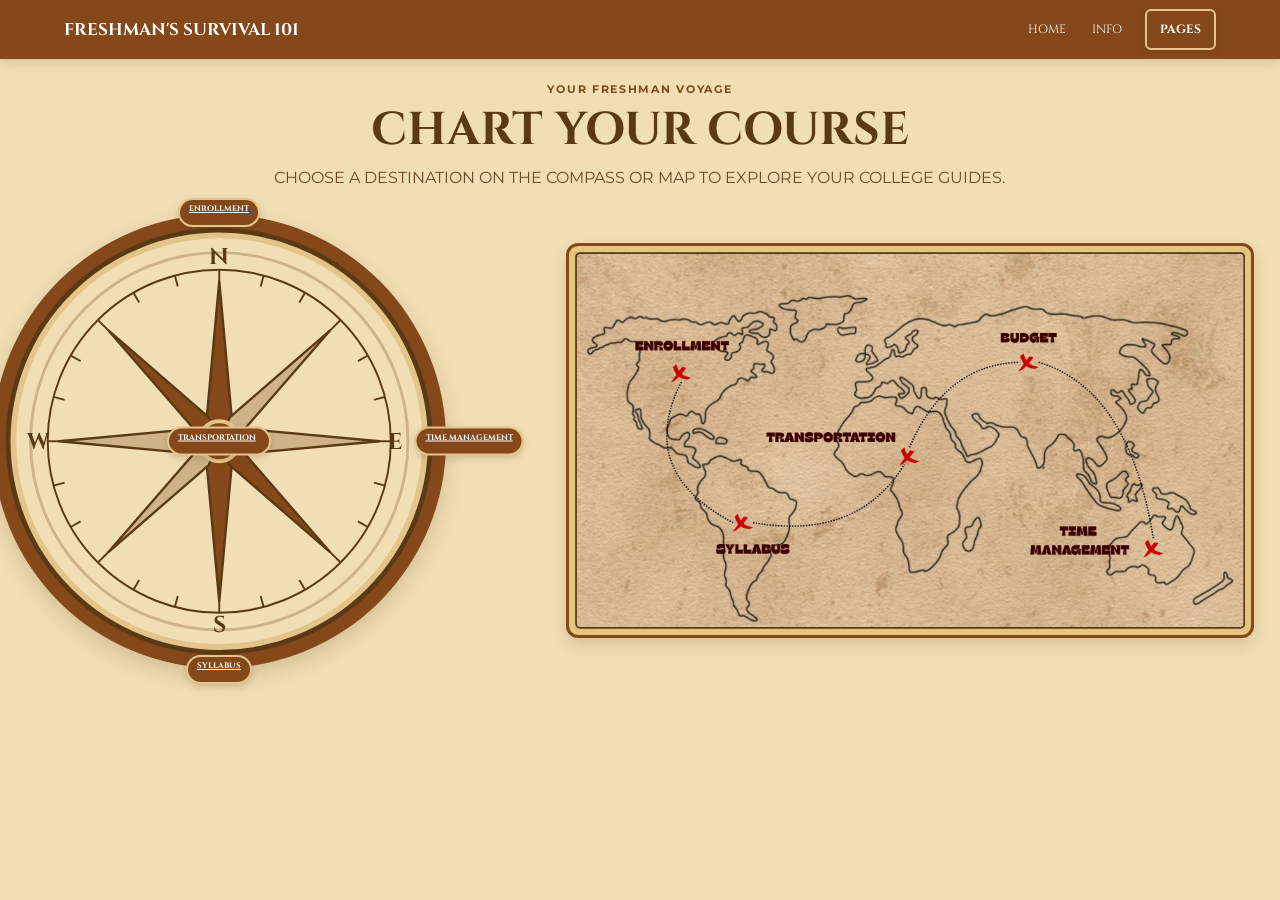
==== index.html @ 56544ffc "Remove copyright footer text Co-authored-by: Copilot App <223556219+Copilot@users.noreply.github.com" ====
<!DOCTYPE html>
<html lang="en">
<head>
  <meta charset="UTF-8">
  <meta name="viewport" content="width=device-width, initial-scale=1">
  <meta name="description" content="A practical guide to starting college.">
  <title>Freshman's Survival 101</title>

  <link rel="preconnect" href="https://fonts.googleapis.com">
  <link rel="preconnect" href="https://fonts.gstatic.com" crossorigin>
  <link href="https://fonts.googleapis.com/css2?family=Cinzel:wght@600;700&family=Montserrat:wght@400;500;600;700&display=swap" rel="stylesheet">
  <link rel="stylesheet" href="css/style.css">
</head>

<body>
  <header class="top-bar">
    <a class="logo" href="index.html">Freshman's Survival 101</a>

    <nav aria-label="Main navigation">
      <a href="index.html" aria-current="page">Home</a>
      <a href="info.html">Info</a>

      <div class="dropdown">
        <button class="dropdown-button" type="button" aria-haspopup="true">
          Pages
        </button>

        <div class="dropdown-menu">
          <a href="info.html#enrollment">Enrollment</a>
          <a href="info.html#syllabus">Syllabus</a>
          <a href="commuting.html#transportation">Transportation</a>
          <a href="commuting.html#budget">Budget</a>
          <a href="commuting.html#time-management">Time Management</a>
        </div>
      </div>
    </nav>
  </header>

  <main class="home-main">
    <section class="home-intro">
      <p class="eyebrow">Your Freshman Voyage</p>
      <h1>Chart Your Course</h1>
      <p>Choose a destination on the compass or map to explore your college guides.</p>
    </section>

    <section class="home-columns" aria-label="Choose a freshman guide">
      <div class="compass-column">
        <div class="compass-wrapper">
          <svg class="compass-svg"
               viewBox="0 0 500 500"
               role="img"
               aria-label="Compass with links to five freshman guides">

            <!-- Compass case and face -->
            <circle cx="250" cy="250" r="238" fill="#84481a"/>
            <circle cx="250" cy="250" r="224" fill="#5a3a14"/>
            <circle cx="250" cy="250" r="216" fill="#f2deb4"
                    stroke="#e3c48a" stroke-width="6"/>
            <circle cx="250" cy="250" r="198" fill="none"
                    stroke="#cdb28a" stroke-width="3"/>
            <circle cx="250" cy="250" r="180" fill="none"
                    stroke="#5a3a14" stroke-width="2"/>

            <!-- Compass tick marks -->
            <g stroke="#5a3a14" stroke-width="2">
              <line x1="250" y1="70" x2="250" y2="88"/>
              <line x1="250" y1="412" x2="250" y2="430"/>
              <line x1="70" y1="250" x2="88" y2="250"/>
              <line x1="412" y1="250" x2="430" y2="250"/>

              <g transform="rotate(15 250 250)"><line x1="250" y1="70" x2="250" y2="82"/></g>
              <g transform="rotate(30 250 250)"><line x1="250" y1="70" x2="250" y2="82"/></g>
              <g transform="rotate(45 250 250)"><line x1="250" y1="70" x2="250" y2="88"/></g>
              <g transform="rotate(60 250 250)"><line x1="250" y1="70" x2="250" y2="82"/></g>
              <g transform="rotate(75 250 250)"><line x1="250" y1="70" x2="250" y2="82"/></g>

              <g transform="rotate(105 250 250)"><line x1="250" y1="70" x2="250" y2="82"/></g>
              <g transform="rotate(120 250 250)"><line x1="250" y1="70" x2="250" y2="82"/></g>
              <g transform="rotate(135 250 250)"><line x1="250" y1="70" x2="250" y2="88"/></g>
              <g transform="rotate(150 250 250)"><line x1="250" y1="70" x2="250" y2="82"/></g>
              <g transform="rotate(165 250 250)"><line x1="250" y1="70" x2="250" y2="82"/></g>

              <g transform="rotate(195 250 250)"><line x1="250" y1="70" x2="250" y2="82"/></g>
              <g transform="rotate(210 250 250)"><line x1="250" y1="70" x2="250" y2="82"/></g>
              <g transform="rotate(225 250 250)"><line x1="250" y1="70" x2="250" y2="88"/></g>
              <g transform="rotate(240 250 250)"><line x1="250" y1="70" x2="250" y2="82"/></g>
              <g transform="rotate(255 250 250)"><line x1="250" y1="70" x2="250" y2="82"/></g>

              <g transform="rotate(285 250 250)"><line x1="250" y1="70" x2="250" y2="82"/></g>
              <g transform="rotate(300 250 250)"><line x1="250" y1="70" x2="250" y2="82"/></g>
              <g transform="rotate(315 250 250)"><line x1="250" y1="70" x2="250" y2="88"/></g>
              <g transform="rotate(330 250 250)"><line x1="250" y1="70" x2="250" y2="82"/></g>
              <g transform="rotate(345 250 250)"><line x1="250" y1="70" x2="250" y2="82"/></g>
            </g>

            <!-- This compass rose turns when a guide link is clicked -->
            <g id="compassRose"
               stroke="#5a3a14"
               stroke-width="2.5"
               stroke-linejoin="round">
              <path d="M250 82 L264 235 L250 250 L236 235 Z" fill="#84481a"/>
              <path d="M418 250 L265 264 L250 250 L265 236 Z" fill="#cdb28a"/>
              <path d="M250 418 L236 265 L250 250 L264 265 Z" fill="#84481a"/>
              <path d="M82 250 L235 236 L250 250 L235 264 Z" fill="#cdb28a"/>
              <path d="M366 134 L275 239 L250 250 L261 225 Z" fill="#cdb28a"/>
              <path d="M366 366 L261 275 L250 250 L275 261 Z" fill="#84481a"/>
              <path d="M134 366 L225 261 L250 250 L239 275 Z" fill="#cdb28a"/>
              <path d="M134 134 L239 225 L250 250 L225 239 Z" fill="#84481a"/>
            </g>

            <!-- Direction letters stay upright as the rose turns -->
            <g class="compass-letter" fill="#5a3a14" text-anchor="middle">
              <text x="250" y="63.91">N</text>
              <text x="434.59" y="258">E</text>
              <text x="250" y="450.64">S</text>
              <text x="60.11" y="258">W</text>
            </g>

            <!-- Center of the compass -->
            <circle cx="250" cy="250" r="21" fill="#84481a"
                    stroke="#e3c48a" stroke-width="4"/>
            <circle cx="250" cy="250" r="6" fill="#d9735f"/>
          </svg>

          <a class="compass-button compass-north"
             href="info.html#enrollment"
             data-angle="0">
            Enrollment
          </a>

          <a class="compass-button compass-east"
             href="commuting.html#time-management"
             data-angle="90">
            Time Management
          </a>

          <a class="compass-button compass-south"
             href="info.html#syllabus"
             data-angle="180">
            Syllabus
          </a>

          <a class="compass-button compass-west"
             href="commuting.html#budget"
             data-angle="270">
            Budget
          </a>

          <a class="compass-button compass-center"
             href="commuting.html#transportation"
             data-angle="45">
            Transportation
          </a>
        </div>
      </div>

      <div class="map-column">
        <div class="map-frame">
          <svg class="map-svg"
               viewBox="0 0 1920 1080"
               role="img"
               aria-label="World map showing the five freshman guide destinations">

            <!-- Fallback land shapes remain visible if the map image cannot load. -->
            <rect width="1920" height="1080" rx="14" fill="#e4c77d"/>

            <g aria-hidden="true" transform="scale(2.1381 1.9048)">
              <path d="M70 95 Q160 48 250 115 L228 190 L172 225 L103 194 Z"
                    fill="#cdb28a" stroke="#84481a" stroke-width="3"/>
              <path d="M290 350 L350 325 L375 380 L350 475 L319 455 Z"
                    fill="#cdb28a" stroke="#84481a" stroke-width="3"/>
              <path d="M485 120 L570 85 L650 120 L638 210 L565 228 L510 190 Z"
                    fill="#cdb28a" stroke="#84481a" stroke-width="3"/>
              <path d="M510 270 L580 245 L635 290 L615 390 L560 430 L525 370 Z"
                    fill="#cdb28a" stroke="#84481a" stroke-width="3"/>
              <path d="M690 365 L790 350 L835 410 L795 465 L705 450 Z"
                    fill="#cdb28a" stroke="#84481a" stroke-width="3"/>
              <path d="M55 275 C170 245 250 290 350 255 S535 250 625 275 S760 250 850 280"
                    fill="none" stroke="#a77c43" stroke-width="3"
                    stroke-dasharray="5 9"/>
            </g>

            <image href="images/world-map.jpg"
                   x="0"
                   y="0"
                   width="1920"
                   height="1080"
                   preserveAspectRatio="xMidYMid slice"/>

            <rect x="3" y="3" width="1914" height="1074" rx="12"
                  fill="none" stroke="#5a3a14" stroke-width="5"/>
          </svg>
        </div>
      </div>
    </section>
  </main>

  <script>
    // This block saves references to the compass rose and navigation links.
    const compassRose = document.getElementById("compassRose");
    const compassLinks = document.querySelectorAll(".compass-button");
    let compassIsMoving = false;

    // This block spins the compass before following the selected link.
    compassLinks.forEach(function (link) {
      link.addEventListener("click", function (event) {
        if (compassIsMoving) {
          event.preventDefault();
          return;
        }

        compassIsMoving = true;
        event.preventDefault();

        const direction = Number(link.dataset.angle);
        compassRose.style.transform =
          "rotate(" + (360 + direction) + "deg)";

        window.setTimeout(function () {
          window.location.href = link.href;
        }, 650);
      });
    });

    // This block restores the compass if the visitor returns with Back.
    window.addEventListener("pageshow", function () {
      compassIsMoving = false;
      compassRose.style.transition = "none";
      compassRose.style.transform = "rotate(0deg)";

      window.setTimeout(function () {
        compassRose.style.transition =
          "transform 650ms cubic-bezier(0.2, 0.75, 0.25, 1)";
      }, 50);
    });
  </script>
</body>
</html>
---- css/style.css ----
:root {
  --cream: #f2deb4;
  --brown: #84481a;
  --dark: #5a3a14;
  --tan: #cdb28a;
  --gold: #e3c48a;
  --green: #3e6b2e;
  --coral: #d9735f;
  --text: #6b4a2b;
}

* {
  box-sizing: border-box;
}

html {
  min-height: 100%;
  scroll-behavior: smooth;
}

body {
  min-height: 100vh;
  margin: 0;
  display: flex;
  flex-direction: column;
  background: var(--cream);
  color: var(--text);
  font-family: "Montserrat", Arial, sans-serif;
  text-transform: uppercase;
  line-height: 1.6;
}

h1, h2, h3, .logo, nav, .compass-button, .compass-letter {
  font-family: "Cinzel", Georgia, serif;
}

button, input {
  font: inherit;
  text-transform: uppercase;
}

button, a, input {
  outline: none;
}

button:focus-visible, a:focus-visible, input:focus-visible {
  outline: 3px solid var(--coral);
  outline-offset: 3px;
}

button {
  cursor: pointer;
}

.top-bar {
  position: relative;
  z-index: 10;
  min-height: 58px;
  padding: 9px 5%;
  display: flex;
  align-items: center;
  justify-content: space-between;
  gap: 20px;
  background: var(--brown);
  color: white;
  box-shadow: 0 3px 9px rgba(90, 58, 20, 0.18);
}

.logo {
  color: white;
  font-size: 17px;
  font-weight: 700;
  text-decoration: none;
}

nav {
  display: flex;
  align-items: center;
  gap: 20px;
}

nav > a, .dropdown-button {
  padding: 8px 3px;
  color: white;
  font-size: 12px;
  text-decoration: none;
}

nav > a:hover, .dropdown-button:hover, .logo:hover {
  color: var(--gold);
}

.dropdown {
  position: relative;
}

.dropdown-button {
  border: 0;
  background: transparent;
}

.dropdown-menu {
  position: absolute;
  top: 100%;
  right: 0;
  display: none;
  width: 210px;
  padding: 8px;
  border: 2px solid var(--gold);
  border-radius: 7px;
  background: var(--brown);
  box-shadow: 0 8px 18px rgba(90, 58, 20, 0.22);
}

.dropdown:hover .dropdown-menu,
.dropdown:focus-within .dropdown-menu {
  display: block;
}

.dropdown-menu a {
  display: block;
  padding: 9px 11px;
  border-radius: 4px;
  color: white;
  font-size: 12px;
  text-decoration: none;
}

.dropdown-menu a:hover {
  background: var(--coral);
}

main {
  flex: 1;
}

.home-main, .page-main {
  width: min(1120px, 92%);
  margin: 0 auto;
  padding: 34px 0 50px;
}

.home-main {
  width: min(1280px, 94%);
  padding-top: 24px;
}

.home-intro {
  max-width: 760px;
  margin: 0 auto 20px;
  text-align: center;
}

.home-intro h1 {
  margin: 4px 0 7px;
  color: var(--dark);
  font-size: clamp(29px, 4vw, 46px);
  line-height: 1.2;
}

.home-intro > p:last-child {
  margin: 0;
}

.eyebrow {
  margin: 0 0 4px;
  color: var(--green);
  font-size: 11px;
  font-weight: 700;
  letter-spacing: 1.7px;
}

.home-columns {
  min-height: 440px;
  display: grid;
  grid-template-columns: minmax(330px, 0.85fr) minmax(0, 1.35fr);
  align-items: center;
  gap: clamp(26px, 5vw, 68px);
}

.compass-column, .map-column {
  min-width: 0;
}

.compass-wrapper {
  position: relative;
  width: min(410px, 100%);
  aspect-ratio: 1;
  margin: 0 auto;
}

.compass-svg {
  display: block;
  width: 100%;
  height: 100%;
  transform-origin: center;
  transition: transform 600ms ease;
  filter: drop-shadow(0 8px 10px rgba(90, 58, 20, 0.2));
}

.compass-letter {
  font-size: 24px;
  font-weight: 700;
}

/* Small oval buttons; translate keeps their placement steady during hover zoom. */
.compass-button {
  position: absolute;
  z-index: 3;
  min-height: 30px;
  padding: 5px 9px;
  border: 2px solid var(--gold);
  border-radius: 999px;
  background: var(--brown);
  color: white;
  font-size: 8px;
  font-weight: 700;
  line-height: 1.1;
  white-space: nowrap;
  box-shadow: 0 3px 7px rgba(90, 58, 20, 0.22);
  transition: transform 150ms ease, background 150ms ease;
}

.compass-north {
  top: -5px;
  left: 50%;
  translate: -50% 0;
}

.compass-south {
  bottom: -5px;
  left: 50%;
  translate: -50% 0;
}

.compass-west {
  top: 50%;
  left: -12px;
  translate: -50% -50%;
}

.compass-east {
  top: 50%;
  right: -12px;
  translate: 50% -50%;
}

.compass-center {
  top: 50%;
  left: 50%;
  min-width: 104px;
  translate: -50% -50%;
}

.compass-button:hover, .compass-button.active {
  background: var(--coral);
  transform: scale(1.06);
}

.compass-caption, .map-caption {
  margin: 8px 0 0;
  font-size: 10px;
  text-align: center;
}

.map-heading {
  display: flex;
  align-items: center;
  gap: 11px;
  margin-bottom: 10px;
}

.map-heading h2, .map-heading p {
  margin: 0;
}

.map-heading h2 {
  color: var(--dark);
  font-size: 22px;
}

.map-stamp {
  width: 40px;
  height: 40px;
  display: grid;
  flex: 0 0 auto;
  place-items: center;
  border: 2px solid var(--gold);
  border-radius: 50%;
  background: var(--brown);
  color: var(--gold);
  font-size: 20px;
}

.map-frame {
  overflow: hidden;
  padding: 6px;
  border: 8px ridge var(--brown);
  border-radius: 16px;
  background: linear-gradient(135deg, #edcf91, #a76b2c 48%, #edcf91);
  box-shadow:
    inset 0 0 0 2px var(--gold),
    0 8px 15px rgba(90, 58, 20, 0.22);
}

.map-svg {
  display: block;
  width: 100%;
  height: auto;
  aspect-ratio: 1920 / 1080;
}

.map-fallback {
  pointer-events: none;
}

.map-label {
  fill: var(--dark);
  font-family: "Cinzel", Georgia, serif;
  font-size: 15px;
  font-weight: 700;
  paint-order: stroke;
  stroke: var(--cream);
  stroke-width: 6px;
  stroke-linejoin: round;
  pointer-events: none;
}

.map-label-long {
  font-size: 13px;
}

.map-hotspot {
  fill: var(--coral);
  stroke: var(--brown);
  stroke-width: 3;
  transition: fill 150ms ease, stroke 150ms ease;
}

.map-svg a:hover .map-hotspot,
.map-svg a:focus-visible .map-hotspot {
  fill: var(--gold);
  stroke: var(--dark);
}

.tip-strip {
  display: grid;
  grid-template-columns: 220px minmax(0, 1fr) auto;
  align-items: center;
  gap: 18px;
  margin-top: 22px;
  padding: 16px 19px;
  border: 2px solid var(--gold);
  border-radius: 9px;
  background: rgba(205, 178, 138, 0.72);
}

.tip-strip h2, .tip-strip p {
  margin: 0;
}

.tip-strip h2 {
  color: var(--dark);
  font-size: 17px;
}

.tip-strip > p {
  text-align: center;
  font-weight: 600;
}

button[type="button"], button[type="submit"] {
  padding: 9px 13px;
  border: 2px solid var(--gold);
  border-radius: 6px;
  background: var(--brown);
  color: white;
  font-weight: 700;
  box-shadow: 0 3px 7px rgba(90, 58, 20, 0.12);
  transition: background 150ms ease, transform 150ms ease;
}

button[type="button"]:hover, button[type="submit"]:hover {
  background: var(--coral);
  transform: translateY(-1px);
}

/* Shared section-page styles */
.guide-view[hidden] {
  display: none;
}

.page-heading {
  margin-bottom: 28px;
  text-align: center;
}

.page-heading h1 {
  margin: 3px 0 6px;
  color: var(--dark);
  font-size: clamp(32px, 5vw, 54px);
  line-height: 1.2;
}

.promise {
  max-width: 760px;
  margin: 0 auto;
  font-weight: 600;
}

.section-title {
  margin: 30px 0 13px;
  padding-bottom: 7px;
  border-bottom: 3px solid var(--gold);
  color: var(--dark);
  font-size: 23px;
}

.card-grid {
  display: grid;
  grid-template-columns: repeat(3, minmax(0, 1fr));
  gap: 14px;
}

.card {
  padding: 17px;
  border: 2px solid var(--gold);
  border-radius: 9px;
  background: var(--tan);
  box-shadow: 0 4px 10px rgba(90, 58, 20, 0.1);
}

.card h2, .card h3 {
  margin: 0 0 8px;
  color: var(--dark);
  font-size: 17px;
}

.card p {
  margin: 0;
}

.card-wide {
  grid-column: 1 / -1;
}

.number-list, .plain-list {
  padding-left: 23px;
}

.number-list li, .plain-list li {
  margin-bottom: 8px;
}

.document-list {
  display: grid;
  grid-template-columns: repeat(2, minmax(0, 1fr));
  gap: 9px;
}

.document-card {
  overflow: hidden;
  border: 1px solid var(--gold);
  border-radius: 6px;
  background: var(--cream);
}

.document-toggle {
  width: 100%;
  border-radius: 0 !important;
  text-align: left;
}

.document-details {
  display: none;
  padding: 9px 12px;
}

.document-details p {
  margin: 5px 0;
}

.document-card.expanded .document-details {
  display: block;
}

.tool-section {
  margin-top: 32px;
  padding: 22px;
  border: 2px solid var(--gold);
  border-radius: 9px;
  background: rgba(205, 178, 138, 0.55);
}

.tool-section h2 {
  margin-top: 0;
  color: var(--dark);
}

.tool-counter, .all-done, .tool-result {
  font-weight: 700;
}

.all-done {
  color: var(--green);
}

.checklist {
  display: grid;
  grid-template-columns: repeat(2, minmax(0, 1fr));
  gap: 8px;
}

.checklist label {
  display: flex;
  align-items: center;
  gap: 8px;
  padding: 9px;
  border: 1px solid var(--gold);
  border-radius: 6px;
  background: var(--cream);
  cursor: pointer;
}

.checklist input, .task-list input[type="checkbox"] {
  width: auto;
  accent-color: var(--green);
}

.grade-rows {
  display: grid;
  gap: 9px;
  margin: 14px 0;
}

.grade-row {
  display: grid;
  grid-template-columns: 1fr 1fr;
  gap: 10px;
}

.grade-row label, .budget-settings label {
  font-weight: 700;
}

input {
  width: 100%;
  margin-top: 4px;
  padding: 10px;
  border: 2px solid var(--tan);
  border-radius: 6px;
  background: #fffaf0;
  color: var(--text);
}

.budget-settings, .task-form {
  display: flex;
  align-items: end;
  gap: 10px;
}

.budget-settings label {
  flex: 1;
}

.budget-summary {
  display: grid;
  grid-template-columns: repeat(4, minmax(0, 1fr));
  gap: 9px;
  margin: 17px 0;
}

.budget-summary-pair {
  grid-template-columns: repeat(2, minmax(0, 1fr));
}

.budget-summary div {
  padding: 11px 8px;
  border: 2px solid var(--gold);
  border-radius: 7px;
  background: var(--cream);
  text-align: center;
}

.budget-summary span, .budget-summary strong {
  display: block;
}

.budget-summary strong {
  color: var(--green);
}

.task-form input {
  flex: 1;
}

.task-list {
  margin: 12px 0 0;
  padding: 0;
  list-style: none;
}

.task-list li {
  display: flex;
  align-items: center;
  justify-content: space-between;
  gap: 10px;
  margin-bottom: 7px;
  padding: 9px;
  border: 1px solid var(--gold);
  border-radius: 6px;
  background: var(--cream);
}

.task-list label {
  display: flex;
  flex: 1;
  align-items: center;
  gap: 8px;
  cursor: pointer;
}

.task-list li.done span {
  text-decoration: line-through;
  opacity: 0.65;
}

.error-message {
  min-height: 24px;
  color: #8d3026;
  font-weight: 700;
}

.text-link {
  display: inline-block;
  margin-top: 10px;
  color: var(--brown);
  font-weight: 700;
}

.text-link:hover {
  color: var(--coral);
}

footer {
  padding: 16px;
  background: var(--brown);
  color: white;
  text-align: center;
  font-size: 11px;
}

.sr-only {
  position: absolute;
  width: 1px;
  height: 1px;
  padding: 0;
  overflow: hidden;
  clip: rect(0, 0, 0, 0);
  white-space: nowrap;
  border: 0;
}

@media (max-width: 900px) {
  .home-columns {
    grid-template-columns: 1fr;
    gap: 32px;
  }

  .compass-wrapper {
    width: min(410px, 80vw);
  }

  .card-grid {
    grid-template-columns: repeat(2, minmax(0, 1fr));
  }

  .about-grid {
    grid-template-columns: repeat(3, minmax(0, 1fr));
  }
}

@media (max-width: 600px) {
  .top-bar {
    align-items: flex-start;
    flex-direction: column;
    gap: 5px;
  }

  nav {
    flex-wrap: wrap;
    gap: 10px 15px;
  }

  .dropdown-menu {
    right: auto;
    left: 0;
  }

  .home-main, .page-main {
    width: 92%;
    padding-top: 22px;
  }

  .home-intro h1 {
    font-size: 30px;
  }

  .compass-wrapper {
    width: min(350px, 78vw);
  }

  .compass-button {
    min-height: 28px;
    padding: 4px 7px;
    font-size: 7px;
  }

  .compass-center {
    min-width: 95px;
  }

  .card-grid, .document-list, .checklist, .budget-summary {
    grid-template-columns: 1fr;
  }

  .grade-row {
    grid-template-columns: 1fr;
  }

  .budget-settings, .task-form {
    align-items: stretch;
    flex-direction: column;
  }

  .budget-settings label {
    width: 100%;
  }

  .tip-strip {
    grid-template-columns: 1fr;
    text-align: center;
  }
}

@media (prefers-reduced-motion: reduce) {
  *, *::before, *::after {
    scroll-behavior: auto !important;
    transition-duration: 0.01ms !important;
  }
}

.home-main {
  width: min(1400px, 96%);
  margin: auto;
  padding: 22px 0;
  display: flex;
  flex-direction: column;
  align-items: center;
}

.home-intro {
  margin-bottom: 12px;
  padding: 0 12px;
}

.home-intro .eyebrow {
  color: var(--brown);
}

.home-columns {
  width: 100%;
  display: grid;
  grid-template-columns: minmax(320px, 0.9fr) minmax(0, 1.3fr);
  align-items: center;
  gap: clamp(24px, 5vw, 64px);
}

.compass-column,
.map-column {
  min-width: 0;
}

.compass-wrapper {
  position: relative;
  width: min(500px, 100%);
  aspect-ratio: 1;
  margin: 0 auto;
  transform: translateX(-45px);
}

.compass-svg {
  display: block;
  width: 100%;
  height: 100%;
  filter: drop-shadow(0 8px 10px rgba(90, 58, 20, 0.2));
}

#compassRose {
  transform-box: view-box;
  transform-origin: 250px 250px;
  transition: transform 650ms cubic-bezier(0.2, 0.75, 0.25, 1);
}

.compass-letter {
  font-size: 24px;
  font-weight: 700;
}

/* Small oval compass buttons. Translate keeps them in place while they zoom. */
.compass-button {
  position: absolute;
  z-index: 3;
  min-height: 29px;
  padding: 5px 9px;
  border: 2px solid var(--gold);
  border-radius: 999px;
  background: var(--brown);
  color: white;
  font-family: "Cinzel", Georgia, serif;
  font-size: 8px;
  font-weight: 700;
  line-height: 1.1;
  white-space: nowrap;
  box-shadow: 0 3px 7px rgba(90, 58, 20, 0.2);
  transition: transform 150ms ease, background 150ms ease;
}

.compass-north {
  top: -5px;
  left: 50%;
  translate: -50% 0;
}

.compass-south {
  bottom: -5px;
  left: 50%;
  translate: -50% 0;
}

.compass-west {
  top: 50%;
  left: -12px;
  translate: -50% -50%;
}

.compass-east {
  top: 50%;
  right: -12px;
  translate: 50% -50%;
}

.compass-center {
  top: 50%;
  left: 50%;
  min-width: 104px;
  translate: -50% -50%;
}

.compass-button:hover,
.compass-button:focus-visible,
.compass-button.active {
  background: var(--coral);
  transform: scale(1.06);
}

.compass-button:focus-visible {
  outline: 3px solid var(--coral);
  outline-offset: 3px;
}

/* Collapsible preview panel below the compass. */
.guide-panel {
  display: grid;
  grid-template-rows: 0fr;
  opacity: 0;
  margin-top: 0;
  border: 0 solid var(--gold);
  border-radius: 8px;
  background: var(--tan);
  transition:
    grid-template-rows 250ms ease,
    opacity 200ms ease,
    margin-top 250ms ease,
    border-width 250ms ease;
}

.guide-panel.is-open {
  grid-template-rows: 1fr;
  opacity: 1;
  margin-top: 16px;
  border-width: 2px;
}

.guide-panel-inner {
  min-height: 0;
  overflow: hidden;
}

.guide-panel-content {
  padding: 0 15px;
}

.guide-panel.is-open .guide-panel-content {
  padding: 13px 15px;
}

.guide-panel h2 {
  margin: 0 0 5px;
  color: var(--dark);
  font-size: 18px;
}

.guide-panel p {
  margin: 0 0 8px;
  font-size: 13px;
}

.guide-link {
  display: inline-block;
  color: var(--brown);
  font-weight: 700;
}

.guide-link:hover {
  color: var(--coral);
}

/* Keep the map large and let it shrink with the screen. */
.map-frame {
  overflow: hidden;
  border: 3px solid var(--brown);
  border-radius: 12px;
  background: #e4c77d;
  box-shadow: 0 7px 15px rgba(90, 58, 20, 0.16);
}

.map-svg {
  display: block;
  width: 100%;
  height: auto;
  aspect-ratio: 1920 / 1080;
}

.map-fallback {
  pointer-events: none;
}

.map-label {
  fill: var(--dark);
  font-family: "Cinzel", Georgia, serif;
  font-size: 15px;
  font-weight: 700;
  paint-order: stroke;
  stroke: var(--cream);
  stroke-width: 6px;
  stroke-linejoin: round;
  pointer-events: none;
}

.map-label-long {
  font-size: 13px;
}

.map-hotspot {
  fill: var(--coral);
  stroke: var(--brown);
  stroke-width: 3;
  transition: fill 150ms ease, stroke 150ms ease;
}

.map-svg a:hover .map-hotspot,
.map-svg a:focus-visible .map-hotspot {
  fill: var(--gold);
  stroke: var(--dark);
}

@media (max-width: 850px) {
  .home-main {
    align-items: flex-start;
  }

  .home-columns {
    grid-template-columns: 1fr;
    gap: 30px;
  }

  .compass-wrapper {
    width: min(460px, 84vw);
    transform: none;
  }

  .map-column {
    width: 100%;
  }
}

@media (max-width: 500px) {
  .home-main {
    width: 90%;
    padding: 18px 0;
  }

  .compass-wrapper {
    width: min(360px, 78vw);
  }

  .compass-button {
    min-height: 27px;
    padding: 4px 7px;
    font-size: 7px;
  }

  .compass-center {
    min-width: 94px;
  }

  .compass-west {
    left: 8px;
    translate: 0 -50%;
  }

  .compass-east {
    right: 8px;
    translate: 0 -50%;
  }

  .map-label {
    font-size: 12px;
  }

  .map-label-long {
    font-size: 10px;
  }
}

@media (prefers-reduced-motion: reduce) {
  #compassRose,
  .compass-button,
  .guide-panel {
    transition: none;
  }
}
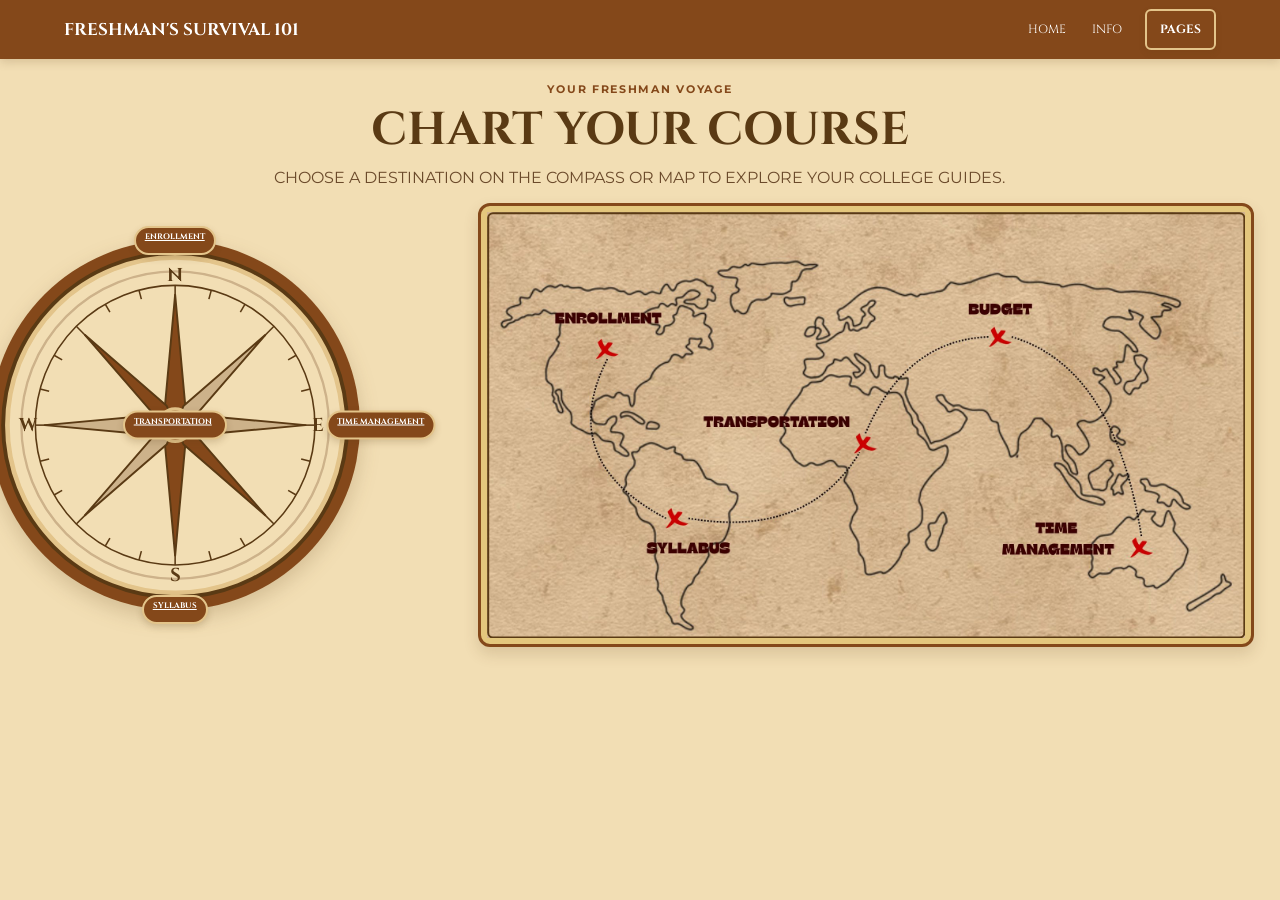
==== commit bc0e40b6: "Enlarge the homepage world map Co-authored-by: Copilot App <223556219+Copilot@users.noreply.github.c" ====
--- a/index.html
+++ b/index.html
@@ -9,7 +9,7 @@
   <link rel="preconnect" href="https://fonts.googleapis.com">
   <link rel="preconnect" href="https://fonts.gstatic.com" crossorigin>
   <link href="https://fonts.googleapis.com/css2?family=Cinzel:wght@600;700&family=Montserrat:wght@400;500;600;700&display=swap" rel="stylesheet">
-  <link rel="stylesheet" href="css/style.css">
+  <link rel="stylesheet" href="css/style.css?v=map-bigger-2">
 </head>
 
 <body>
--- a/css/style.css
+++ b/css/style.css
@@ -522,6 +522,21 @@
   cursor: pointer;
 }
 
+.gpa-scale-list > div {
+  display: flex;
+  align-items: center;
+  gap: 8px;
+  padding: 9px;
+  border: 1px solid var(--gold);
+  border-radius: 6px;
+  background: var(--cream);
+}
+
+.scale-note {
+  margin-bottom: 0;
+  font-size: 0.9rem;
+}
+
 .checklist input, .task-list input[type="checkbox"] {
   width: auto;
   accent-color: var(--green);
@@ -771,7 +786,7 @@
 .home-columns {
   width: 100%;
   display: grid;
-  grid-template-columns: minmax(320px, 0.9fr) minmax(0, 1.3fr);
+  grid-template-columns: minmax(320px, 0.75fr) minmax(0, 1.5fr);
   align-items: center;
   gap: clamp(24px, 5vw, 64px);
 }
@@ -991,13 +1006,14 @@
   }
 
   .map-column {
-    width: 100%;
+    width: 104%;
+    margin-left: -2%;
   }
 }
 
 @media (max-width: 500px) {
   .home-main {
-    width: 90%;
+    width: 96%;
     padding: 18px 0;
   }
 
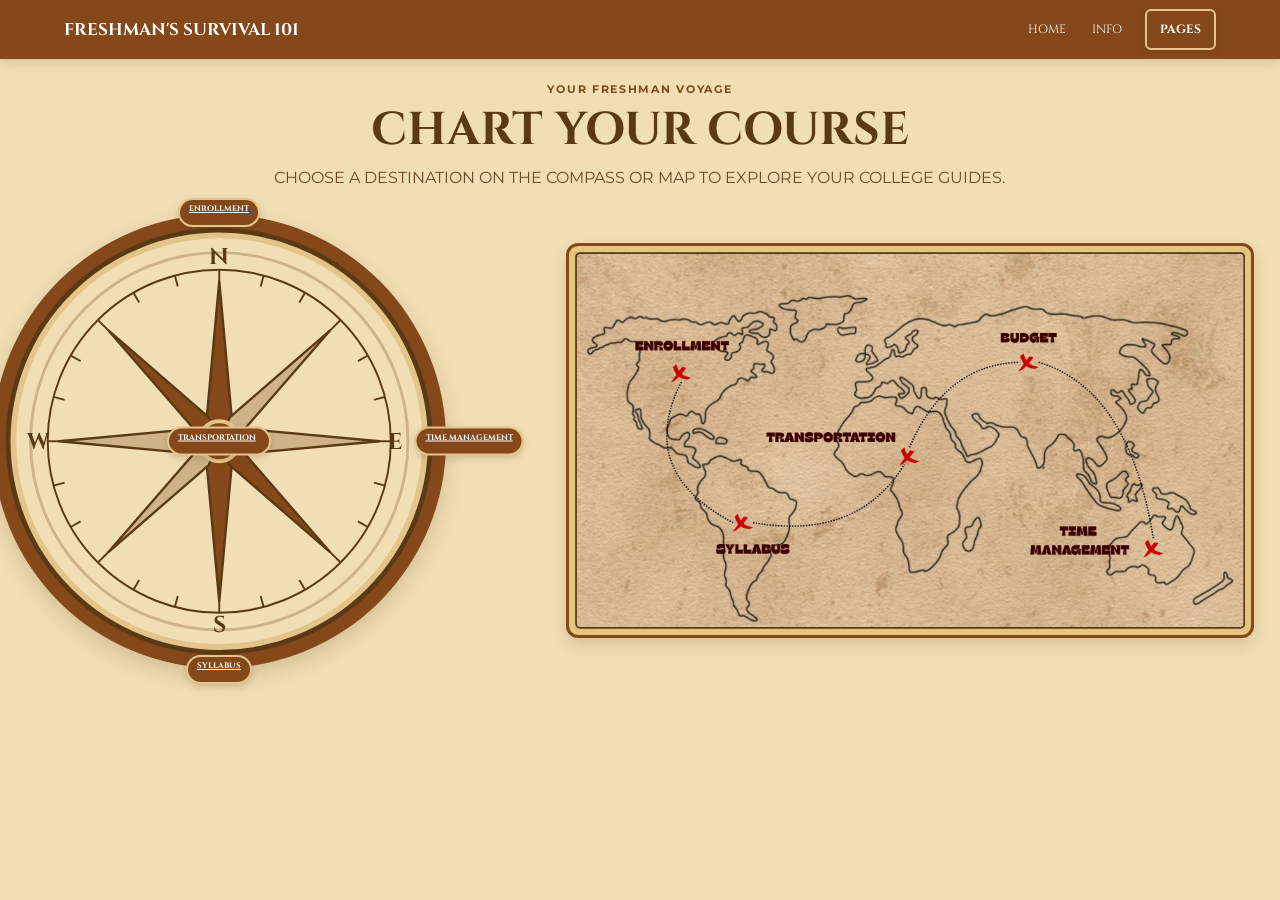
==== commit a0b55242: "Revert homepage map size increase Co-authored-by: Copilot App <223556219+Copilot@users.noreply.githu" ====
--- a/index.html
+++ b/index.html
@@ -9,7 +9,7 @@
   <link rel="preconnect" href="https://fonts.googleapis.com">
   <link rel="preconnect" href="https://fonts.gstatic.com" crossorigin>
   <link href="https://fonts.googleapis.com/css2?family=Cinzel:wght@600;700&family=Montserrat:wght@400;500;600;700&display=swap" rel="stylesheet">
-  <link rel="stylesheet" href="css/style.css?v=map-bigger-2">
+  <link rel="stylesheet" href="css/style.css">
 </head>
 
 <body>
--- a/css/style.css
+++ b/css/style.css
@@ -786,7 +786,7 @@
 .home-columns {
   width: 100%;
   display: grid;
-  grid-template-columns: minmax(320px, 0.75fr) minmax(0, 1.5fr);
+  grid-template-columns: minmax(320px, 0.9fr) minmax(0, 1.3fr);
   align-items: center;
   gap: clamp(24px, 5vw, 64px);
 }
@@ -1006,14 +1006,13 @@
   }
 
   .map-column {
-    width: 104%;
-    margin-left: -2%;
+    width: 100%;
   }
 }
 
 @media (max-width: 500px) {
   .home-main {
-    width: 96%;
+    width: 90%;
     padding: 18px 0;
   }
 
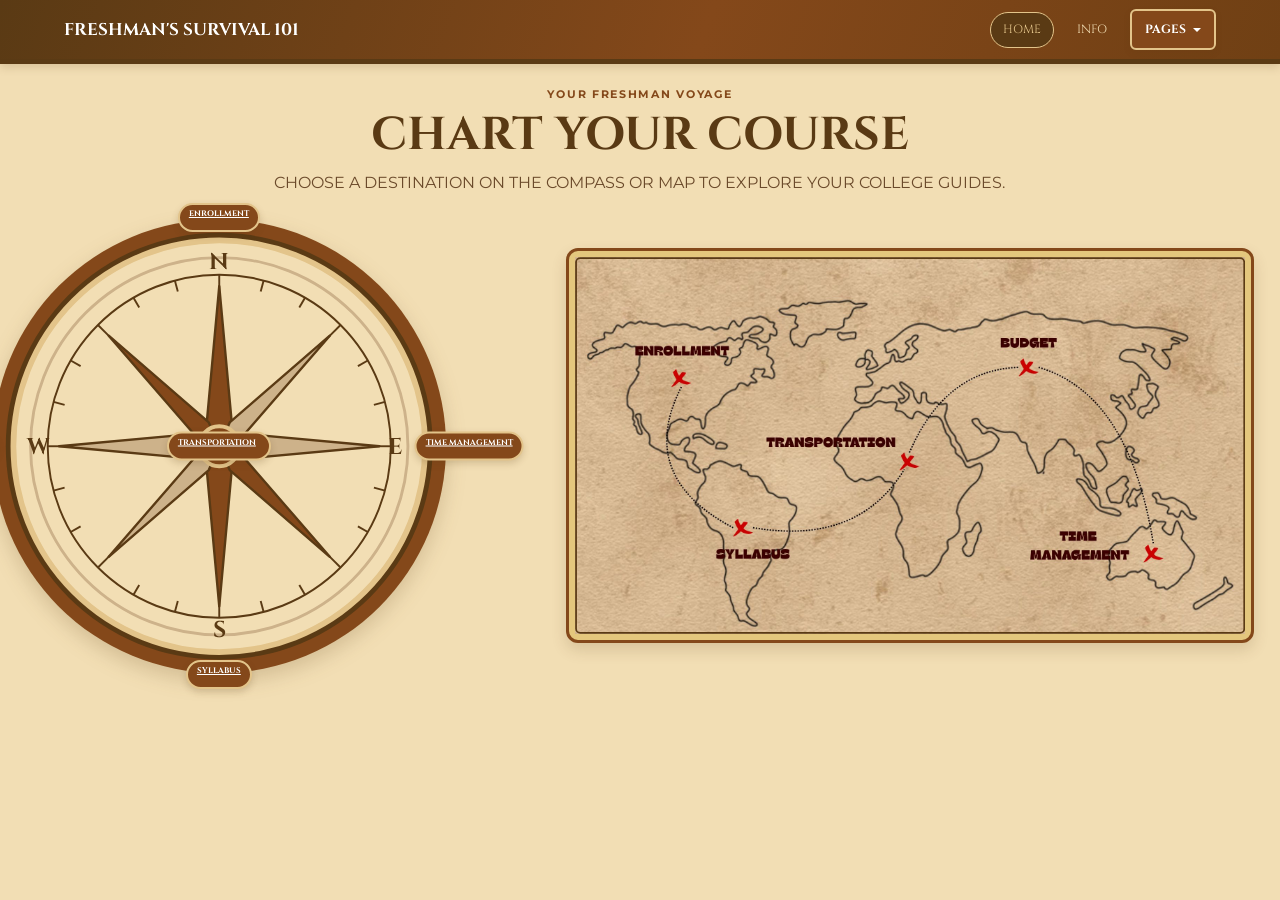
==== commit b66ef319: "Polish the brown header navigation Co-authored-by: Copilot App <223556219+Copilot@users.noreply.gith" ====
--- a/index.html
+++ b/index.html
@@ -9,7 +9,7 @@
   <link rel="preconnect" href="https://fonts.googleapis.com">
   <link rel="preconnect" href="https://fonts.gstatic.com" crossorigin>
   <link href="https://fonts.googleapis.com/css2?family=Cinzel:wght@600;700&family=Montserrat:wght@400;500;600;700&display=swap" rel="stylesheet">
-  <link rel="stylesheet" href="css/style.css">
+  <link rel="stylesheet" href="css/style.css?v=nav-polish-1">
 </head>
 
 <body>
--- a/css/style.css
+++ b/css/style.css
@@ -61,7 +61,8 @@
   align-items: center;
   justify-content: space-between;
   gap: 20px;
-  background: var(--brown);
+  border-bottom: 5px solid var(--dark);
+  background: linear-gradient(110deg, var(--dark), var(--brown) 55%, #704014);
   color: white;
   box-shadow: 0 3px 9px rgba(90, 58, 20, 0.18);
 }
@@ -76,17 +77,38 @@
 nav {
   display: flex;
   align-items: center;
-  gap: 20px;
+  gap: 10px;
 }
 
 nav > a, .dropdown-button {
-  padding: 8px 3px;
-  color: white;
+  min-height: 36px;
+  display: inline-flex;
+  align-items: center;
+  padding: 7px 12px;
+  border: 1px solid transparent;
+  border-radius: 999px;
+  color: var(--cream);
   font-size: 12px;
   text-decoration: none;
-}
-
-nav > a:hover, .dropdown-button:hover, .logo:hover {
+  transition: background 150ms ease, border-color 150ms ease, color 150ms ease;
+}
+
+nav > a:hover,
+.dropdown-button:hover,
+.dropdown:hover .dropdown-button,
+.dropdown:focus-within .dropdown-button {
+  border-color: var(--gold);
+  background: rgba(90, 58, 20, 0.45);
+  color: var(--gold);
+}
+
+nav > a[aria-current="page"] {
+  border-color: var(--gold);
+  background: var(--dark);
+  color: var(--gold);
+}
+
+.logo:hover {
   color: var(--gold);
 }
 
@@ -95,8 +117,17 @@
 }
 
 .dropdown-button {
-  border: 0;
   background: transparent;
+}
+
+.dropdown-button::after {
+  width: 0;
+  height: 0;
+  margin-left: 7px;
+  border: 4px solid transparent;
+  border-top-color: currentColor;
+  content: "";
+  translate: 0 2px;
 }
 
 .dropdown-menu {
@@ -704,7 +735,7 @@
 
   nav {
     flex-wrap: wrap;
-    gap: 10px 15px;
+    gap: 5px 8px;
   }
 
   .dropdown-menu {
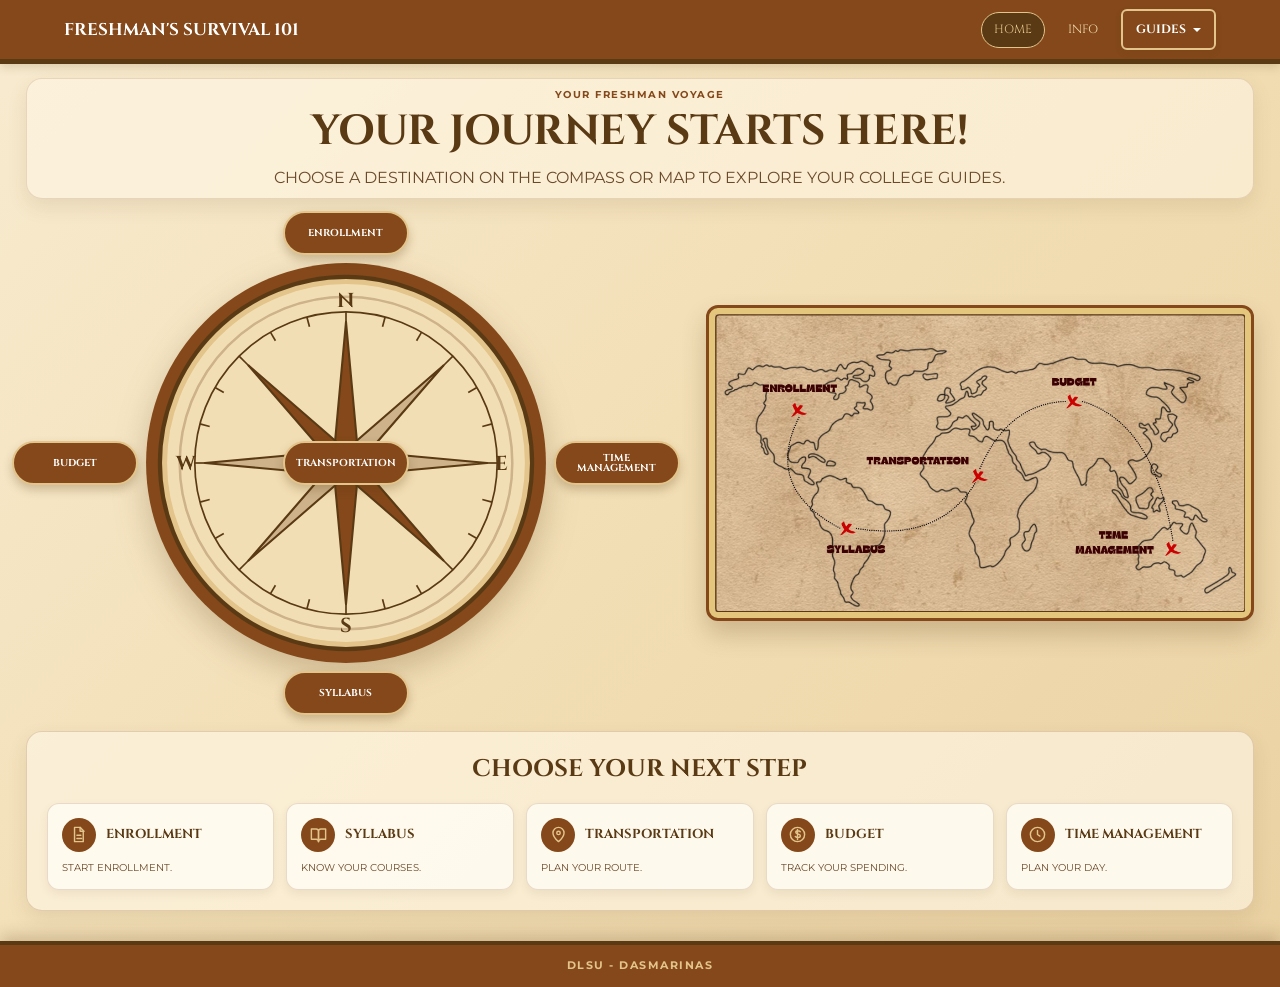
==== commit 02a47101: "Publish freshman survival site updates Co-authored-by: Copilot App <223556219+Copilot@users.noreply." ====
--- a/index.html
+++ b/index.html
@@ -9,7 +9,7 @@
   <link rel="preconnect" href="https://fonts.googleapis.com">
   <link rel="preconnect" href="https://fonts.gstatic.com" crossorigin>
   <link href="https://fonts.googleapis.com/css2?family=Cinzel:wght@600;700&family=Montserrat:wght@400;500;600;700&display=swap" rel="stylesheet">
-  <link rel="stylesheet" href="css/style.css?v=nav-polish-1">
+  <link rel="stylesheet" href="css/style.css?v=homepage-visual-31">
 </head>
 
 <body>
@@ -21,11 +21,11 @@
       <a href="info.html">Info</a>
 
       <div class="dropdown">
-        <button class="dropdown-button" type="button" aria-haspopup="true">
-          Pages
+        <button class="dropdown-button" type="button" aria-haspopup="true" aria-expanded="false" aria-controls="guides-menu">
+          Guides
         </button>
 
-        <div class="dropdown-menu">
+        <div class="dropdown-menu" id="guides-menu">
           <a href="info.html#enrollment">Enrollment</a>
           <a href="info.html#syllabus">Syllabus</a>
           <a href="commuting.html#transportation">Transportation</a>
@@ -39,7 +39,7 @@
   <main class="home-main">
     <section class="home-intro">
       <p class="eyebrow">Your Freshman Voyage</p>
-      <h1>Chart Your Course</h1>
+      <h1>Your journey starts here!</h1>
       <p>Choose a destination on the compass or map to explore your college guides.</p>
     </section>
 
@@ -51,7 +51,6 @@
                role="img"
                aria-label="Compass with links to five freshman guides">
 
-            <!-- Compass case and face -->
             <circle cx="250" cy="250" r="238" fill="#84481a"/>
             <circle cx="250" cy="250" r="224" fill="#5a3a14"/>
             <circle cx="250" cy="250" r="216" fill="#f2deb4"
@@ -61,7 +60,6 @@
             <circle cx="250" cy="250" r="180" fill="none"
                     stroke="#5a3a14" stroke-width="2"/>
 
-            <!-- Compass tick marks -->
             <g stroke="#5a3a14" stroke-width="2">
               <line x1="250" y1="70" x2="250" y2="88"/>
               <line x1="250" y1="412" x2="250" y2="430"/>
@@ -93,7 +91,6 @@
               <g transform="rotate(345 250 250)"><line x1="250" y1="70" x2="250" y2="82"/></g>
             </g>
 
-            <!-- This compass rose turns when a guide link is clicked -->
             <g id="compassRose"
                stroke="#5a3a14"
                stroke-width="2.5"
@@ -108,7 +105,6 @@
               <path d="M134 134 L239 225 L250 250 L225 239 Z" fill="#84481a"/>
             </g>
 
-            <!-- Direction letters stay upright as the rose turns -->
             <g class="compass-letter" fill="#5a3a14" text-anchor="middle">
               <text x="250" y="63.91">N</text>
               <text x="434.59" y="258">E</text>
@@ -116,7 +112,6 @@
               <text x="60.11" y="258">W</text>
             </g>
 
-            <!-- Center of the compass -->
             <circle cx="250" cy="250" r="21" fill="#84481a"
                     stroke="#e3c48a" stroke-width="4"/>
             <circle cx="250" cy="250" r="6" fill="#d9735f"/>
@@ -161,7 +156,6 @@
                role="img"
                aria-label="World map showing the five freshman guide destinations">
 
-            <!-- Fallback land shapes remain visible if the map image cannot load. -->
             <rect width="1920" height="1080" rx="14" fill="#e4c77d"/>
 
             <g aria-hidden="true" transform="scale(2.1381 1.9048)">
@@ -193,15 +187,68 @@
         </div>
       </div>
     </section>
+
+    <section class="guide-cards" aria-labelledby="guide-cards-title">
+      <h2 id="guide-cards-title">Choose Your Next Step</h2>
+      <div class="guide-card-grid">
+        <article class="guide-card">
+          <span class="guide-card-heading">
+            <span class="guide-card-icon" aria-hidden="true">
+              <svg viewBox="0 0 24 24"><path d="M7 3h7l4 4v14H7z"/><path d="M14 3v5h5M10 13h5M10 17h6"/></svg>
+            </span>
+            <span class="guide-card-title">Enrollment</span>
+          </span>
+          <span class="guide-card-description">Start enrollment.</span>
+        </article>
+        <article class="guide-card">
+          <span class="guide-card-heading">
+            <span class="guide-card-icon" aria-hidden="true">
+              <svg viewBox="0 0 24 24"><path d="M3 5h6a3 3 0 0 1 3 3v13a3 3 0 0 0-3-3H3z"/><path d="M21 5h-6a3 3 0 0 0-3 3v13a3 3 0 0 1 3-3h6z"/></svg>
+            </span>
+            <span class="guide-card-title">Syllabus</span>
+          </span>
+          <span class="guide-card-description">Know your courses.</span>
+        </article>
+        <article class="guide-card">
+          <span class="guide-card-heading">
+            <span class="guide-card-icon" aria-hidden="true">
+              <svg viewBox="0 0 24 24"><path d="M19 10c0 5-7 11-7 11S5 15 5 10a7 7 0 1 1 14 0z"/><circle cx="12" cy="10" r="2.2"/></svg>
+            </span>
+            <span class="guide-card-title">Transportation</span>
+          </span>
+          <span class="guide-card-description">Plan your route.</span>
+        </article>
+        <article class="guide-card">
+          <span class="guide-card-heading">
+            <span class="guide-card-icon" aria-hidden="true">
+              <svg viewBox="0 0 24 24"><circle cx="12" cy="12" r="9"/><path d="M15.5 8.5c-.7-.8-1.6-1.2-3-1.2-1.6 0-2.7.8-2.7 2 0 3 5.8 1.2 5.8 4.3 0 1.3-1.2 2.3-3 2.3-1.3 0-2.5-.4-3.4-1.3M12 5.5v13"/></svg>
+            </span>
+            <span class="guide-card-title">Budget</span>
+          </span>
+          <span class="guide-card-description">Track your spending.</span>
+        </article>
+        <article class="guide-card">
+          <span class="guide-card-heading">
+            <span class="guide-card-icon" aria-hidden="true">
+              <svg viewBox="0 0 24 24"><circle cx="12" cy="12" r="9"/><path d="M12 7v5l3 2"/></svg>
+            </span>
+            <span class="guide-card-title">Time Management</span>
+          </span>
+          <span class="guide-card-description">Plan your day.</span>
+        </article>
+      </div>
+    </section>
   </main>
 
+  <footer>DLSU - Dasmarinas</footer>
+
   <script>
-    // This block saves references to the compass rose and navigation links.
+  
     const compassRose = document.getElementById("compassRose");
     const compassLinks = document.querySelectorAll(".compass-button");
     let compassIsMoving = false;
 
-    // This block spins the compass before following the selected link.
+ 
     compassLinks.forEach(function (link) {
       link.addEventListener("click", function (event) {
         if (compassIsMoving) {
@@ -222,7 +269,6 @@
       });
     });
 
-    // This block restores the compass if the visitor returns with Back.
     window.addEventListener("pageshow", function () {
       compassIsMoving = false;
       compassRose.style.transition = "none";
@@ -234,5 +280,6 @@
       }, 50);
     });
   </script>
+  <script src="navigation.js"></script>
 </body>
 </html>
--- a/css/style.css
+++ b/css/style.css
@@ -1,1089 +1,779 @@
 :root {
-  --cream: #f2deb4;
-  --brown: #84481a;
-  --dark: #5a3a14;
-  --tan: #cdb28a;
-  --gold: #e3c48a;
-  --green: #3e6b2e;
-  --coral: #d9735f;
-  --text: #6b4a2b;
-}
-
+  --cream: #f2deb4;  --brown: #84481a;  --dark: #5a3a14;  --tan: #cdb28a;  --gold: #e3c48a;  --green: #3e6b2e;  --coral: #d9735f;  --text: #6b4a2b;
+}
 * {
   box-sizing: border-box;
 }
-
 html {
-  min-height: 100%;
-  scroll-behavior: smooth;
-}
-
+  min-height: 100%;  scroll-behavior: smooth;
+}
 body {
-  min-height: 100vh;
-  margin: 0;
-  display: flex;
-  flex-direction: column;
-  background: var(--cream);
-  color: var(--text);
-  font-family: "Montserrat", Arial, sans-serif;
-  text-transform: uppercase;
-  line-height: 1.6;
-}
-
+  min-height: 100vh;  margin: 0;  display: flex;  flex-direction: column;  background: linear-gradient(135deg, #f8ebd0 0%, var(--cream) 52%, #ead1a2 100%);  color: var(--text);  font-family: "Montserrat", Arial, sans-serif;  text-transform: uppercase;  line-height: 1.6;
+}
 h1, h2, h3, .logo, nav, .compass-button, .compass-letter {
   font-family: "Cinzel", Georgia, serif;
 }
-
 button, input {
-  font: inherit;
-  text-transform: uppercase;
-}
-
+  font: inherit;  text-transform: uppercase;
+}
 button, a, input {
   outline: none;
 }
-
 button:focus-visible, a:focus-visible, input:focus-visible {
-  outline: 3px solid var(--coral);
-  outline-offset: 3px;
-}
-
+  outline: 3px solid var(--coral);  outline-offset: 3px;
+}
 button {
   cursor: pointer;
 }
-
+button, .top-bar nav > a, .dropdown-menu a, .compass-button {
+  font-family: "Cinzel", Georgia, serif;
+}
 .top-bar {
-  position: relative;
-  z-index: 10;
-  min-height: 58px;
-  padding: 9px 5%;
-  display: flex;
-  align-items: center;
-  justify-content: space-between;
-  gap: 20px;
-  border-bottom: 5px solid var(--dark);
-  background: linear-gradient(110deg, var(--dark), var(--brown) 55%, #704014);
-  color: white;
-  box-shadow: 0 3px 9px rgba(90, 58, 20, 0.18);
-}
-
+  position: relative;  z-index: 10;  min-height: 58px;  padding: 9px 5%;  display: flex;  align-items: center;  justify-content: space-between;  gap: 20px;  border-bottom: 5px solid var(--dark);  background: var(--brown);  color: white;  box-shadow: 0 3px 9px rgba(90, 58, 20, 0.18);
+}
 .logo {
-  color: white;
-  font-size: 17px;
-  font-weight: 700;
-  text-decoration: none;
-}
-
+  color: white;  font-size: 17px;  font-weight: 700;  text-decoration: none;
+}
 nav {
-  display: flex;
-  align-items: center;
-  gap: 10px;
-}
-
+  display: flex;  align-items: center;  gap: 10px;
+}
 nav > a, .dropdown-button {
-  min-height: 36px;
-  display: inline-flex;
-  align-items: center;
-  padding: 7px 12px;
-  border: 1px solid transparent;
-  border-radius: 999px;
-  color: var(--cream);
-  font-size: 12px;
-  text-decoration: none;
-  transition: background 150ms ease, border-color 150ms ease, color 150ms ease;
-}
-
-nav > a:hover,
-.dropdown-button:hover,
-.dropdown:hover .dropdown-button,
-.dropdown:focus-within .dropdown-button {
-  border-color: var(--gold);
-  background: rgba(90, 58, 20, 0.45);
-  color: var(--gold);
-}
-
+  min-height: 36px;  display: inline-flex;  align-items: center;  padding: 7px 12px;  border: 1px solid transparent;  border-radius: 999px;  color: var(--cream);  font-size: 12px;  text-decoration: none;  transition: background 150ms ease, border-color 150ms ease, color 150ms ease;
+}
+nav > a:hover, .dropdown-button:hover, .dropdown:hover .dropdown-button, .dropdown:focus-within .dropdown-button {
+  border-color: var(--gold);  background: rgba(90, 58, 20, 0.45);  color: var(--gold);
+}
 nav > a[aria-current="page"] {
-  border-color: var(--gold);
-  background: var(--dark);
-  color: var(--gold);
-}
-
+  border-color: var(--gold);  background: var(--dark);  color: var(--gold);
+}
 .logo:hover {
   color: var(--gold);
 }
-
 .dropdown {
   position: relative;
 }
-
 .dropdown-button {
   background: transparent;
 }
-
 .dropdown-button::after {
-  width: 0;
-  height: 0;
-  margin-left: 7px;
-  border: 4px solid transparent;
-  border-top-color: currentColor;
-  content: "";
-  translate: 0 2px;
-}
-
+  width: 0;  height: 0;  margin-left: 7px;  border: 4px solid transparent;  border-top-color: currentColor;  content: "";  translate: 0 2px;
+}
 .dropdown-menu {
-  position: absolute;
-  top: 100%;
-  right: 0;
-  display: none;
-  width: 210px;
-  padding: 8px;
-  border: 2px solid var(--gold);
-  border-radius: 7px;
-  background: var(--brown);
-  box-shadow: 0 8px 18px rgba(90, 58, 20, 0.22);
-}
-
-.dropdown:hover .dropdown-menu,
-.dropdown:focus-within .dropdown-menu {
+  position: absolute;  top: 100%;  right: 0;  display: none;  width: 210px;  padding: 8px;  border: 2px solid var(--gold);  border-radius: 7px;  background: var(--brown);  box-shadow: 0 8px 18px rgba(90, 58, 20, 0.22);
+}
+.dropdown.open .dropdown-menu {
   display: block;
 }
-
 .dropdown-menu a {
-  display: block;
-  padding: 9px 11px;
-  border-radius: 4px;
-  color: white;
-  font-size: 12px;
-  text-decoration: none;
-}
-
+  display: block;  padding: 9px 11px;  border-radius: 4px;  color: white;  font-size: 12px;  text-decoration: none;
+}
 .dropdown-menu a:hover {
   background: var(--coral);
 }
-
 main {
   flex: 1;
 }
-
 .home-main, .page-main {
-  width: min(1120px, 92%);
-  margin: 0 auto;
-  padding: 34px 0 50px;
-}
-
+  width: min(1120px, 92%);  margin: 0 auto;  padding: 34px 0 50px;
+}
+.guide-layout {
+  display: grid;  grid-template-columns: minmax(180px, 230px) minmax(0, 1fr);  align-items: start;  gap: clamp(24px, 4vw, 48px);
+}
+.guide-layout:not(.has-compass) {
+  display: block;
+}
+.guide-content, .commuting-content {
+  min-width: 0;
+}
+.guide-compass {
+  position: sticky;  top: 24px;  width: min(220px, 100%);  margin: 8px auto 0;  display: grid;  justify-items: center;  text-align: center;
+}
+.guide-compass[hidden] {
+  display: none;
+}
+.guide-compass svg {
+  display: block;  width: 100%;  height: auto;
+}
+.guide-compass-rim {
+  fill: var(--cream);  stroke: var(--brown);  stroke-width: 7;
+}
+.guide-compass-inner {
+  fill: none;  stroke: #e3c48a;  stroke-width: 3;
+}
+.guide-compass-point {
+  fill: #cdb28a;  stroke: #e3c48a;  stroke-width: 2;
+}
+.guide-compass-needle {
+  fill: var(--green);  stroke: #e3c48a;  stroke-width: 2;  transform-box: view-box;  transform-origin: 110px 110px;  transition: transform 250ms ease, opacity 250ms ease;
+}
+.guide-compass[data-direction="east"] .guide-compass-needle {
+  transform: rotate(90deg);
+}
+.guide-compass[data-direction="south"] .guide-compass-needle {
+  transform: rotate(180deg);
+}
+.guide-compass[data-direction="west"] .guide-compass-needle {
+  transform: rotate(270deg);
+}
+.guide-compass[data-direction="center"] .guide-compass-needle {
+  opacity: 0;
+}
+.guide-compass-label {
+  fill: var(--brown);  font-family: "Cinzel", Georgia, serif;  font-size: 15px;  font-weight: 700;  text-anchor: middle;
+}
+.guide-compass-home {
+  position: absolute;  top: 110px;  left: 50%;  width: 82px;  height: 82px;  translate: -50% -50%;  display: grid;  place-content: center;  border: 2px solid var(--gold);  border-radius: 50%;  background: var(--brown);  box-shadow: 0 5px 12px rgba(90, 58, 20, 0.2);  color: white;  font-family: "Cinzel", Georgia, serif;  font-size: 10px;  font-weight: 700;  line-height: 1.35;  text-decoration: none;  transition: border-color 150ms ease, box-shadow 150ms ease;
+}
+.guide-compass-home:hover, .guide-compass-home:focus-visible, .guide-compass[data-direction="center"] .guide-compass-home {
+  border-color: var(--green);  box-shadow: 0 0 0 4px rgba(63, 107, 69, 0.22);
+}
+.guide-compass-hint {
+  margin: 10px 0 0;  color: var(--brown);  font-size: 10px;
+}
+.guide-view[data-compass-direction] {
+  scroll-margin-top: 290px;
+}
 .home-main {
-  width: min(1280px, 94%);
-  padding-top: 24px;
-}
-
+  width: min(1280px, 94%);  padding-top: 24px;
+}
 .home-intro {
-  max-width: 760px;
-  margin: 0 auto 20px;
-  text-align: center;
-}
-
+  max-width: 760px;  margin: 0 auto 20px;  text-align: center;
+}
 .home-intro h1 {
-  margin: 4px 0 7px;
-  color: var(--dark);
-  font-size: clamp(29px, 4vw, 46px);
-  line-height: 1.2;
-}
-
+  margin: 4px 0 7px;  color: var(--dark);  font-size: clamp(27px, 3.6vw, 42px);  line-height: 1.2;
+}
 .home-intro > p:last-child {
   margin: 0;
 }
-
 .eyebrow {
-  margin: 0 0 4px;
-  color: var(--green);
-  font-size: 11px;
-  font-weight: 700;
-  letter-spacing: 1.7px;
-}
-
+  margin: 0 0 4px;  color: var(--green);  font-size: 11px;  font-weight: 700;  letter-spacing: 1.7px;
+}
 .home-columns {
-  min-height: 440px;
-  display: grid;
-  grid-template-columns: minmax(330px, 0.85fr) minmax(0, 1.35fr);
-  align-items: center;
-  gap: clamp(26px, 5vw, 68px);
-}
-
+  min-height: 440px;  display: grid;  grid-template-columns: minmax(330px, 0.85fr) minmax(0, 1.35fr);  align-items: center;  gap: clamp(26px, 5vw, 68px);
+}
 .compass-column, .map-column {
   min-width: 0;
 }
-
 .compass-wrapper {
-  position: relative;
-  width: min(410px, 100%);
-  aspect-ratio: 1;
-  margin: 0 auto;
-}
-
+  position: relative;  width: min(410px, 100%);  aspect-ratio: 1;  margin: 0 auto;
+}
 .compass-svg {
-  display: block;
-  width: 100%;
-  height: 100%;
-  transform-origin: center;
-  transition: transform 600ms ease;
-  filter: drop-shadow(0 8px 10px rgba(90, 58, 20, 0.2));
-}
-
+  display: block;  width: 100%;  height: 100%;  transform-origin: center;  transition: transform 600ms ease;  filter: drop-shadow(0 8px 10px rgba(90, 58, 20, 0.2));
+}
 .compass-letter {
-  font-size: 24px;
-  font-weight: 700;
-}
-
-/* Small oval buttons; translate keeps their placement steady during hover zoom. */
+  font-size: 24px;  font-weight: 700;
+}
 .compass-button {
-  position: absolute;
-  z-index: 3;
-  min-height: 30px;
-  padding: 5px 9px;
-  border: 2px solid var(--gold);
-  border-radius: 999px;
-  background: var(--brown);
-  color: white;
-  font-size: 8px;
-  font-weight: 700;
-  line-height: 1.1;
-  white-space: nowrap;
-  box-shadow: 0 3px 7px rgba(90, 58, 20, 0.22);
-  transition: transform 150ms ease, background 150ms ease;
-}
-
+  position: absolute;  z-index: 3;  min-height: 30px;  padding: 5px 9px;  border: 2px solid var(--gold);  border-radius: 999px;  background: var(--brown);  color: white;  font-size: 8px;  font-weight: 700;  line-height: 1.1;  white-space: nowrap;  box-shadow: 0 3px 7px rgba(90, 58, 20, 0.22);  transition: transform 150ms ease, background 150ms ease;
+}
 .compass-north {
-  top: -5px;
-  left: 50%;
-  translate: -50% 0;
-}
-
+  top: -5px;  left: 50%;  translate: -50% 0;
+}
 .compass-south {
-  bottom: -5px;
-  left: 50%;
-  translate: -50% 0;
-}
-
+  bottom: -5px;  left: 50%;  translate: -50% 0;
+}
 .compass-west {
-  top: 50%;
-  left: -12px;
-  translate: -50% -50%;
-}
-
+  top: 50%;  left: -12px;  translate: -50% -50%;
+}
 .compass-east {
-  top: 50%;
-  right: -12px;
-  translate: 50% -50%;
-}
-
+  top: 50%;  right: -12px;  translate: 50% -50%;
+}
 .compass-center {
-  top: 50%;
-  left: 50%;
-  min-width: 104px;
-  translate: -50% -50%;
-}
-
+  top: 50%;  left: 50%;  min-width: 104px;  translate: -50% -50%;
+}
 .compass-button:hover, .compass-button.active {
-  background: var(--coral);
-  transform: scale(1.06);
-}
-
+  background: var(--coral);  transform: scale(1.06);
+}
 .compass-caption, .map-caption {
-  margin: 8px 0 0;
-  font-size: 10px;
-  text-align: center;
-}
-
+  margin: 8px 0 0;  font-size: 10px;  text-align: center;
+}
 .map-heading {
-  display: flex;
-  align-items: center;
-  gap: 11px;
-  margin-bottom: 10px;
-}
-
+  display: flex;  align-items: center;  gap: 11px;  margin-bottom: 10px;
+}
 .map-heading h2, .map-heading p {
   margin: 0;
 }
-
 .map-heading h2 {
-  color: var(--dark);
-  font-size: 22px;
-}
-
+  color: var(--dark);  font-size: 22px;
+}
 .map-stamp {
-  width: 40px;
-  height: 40px;
-  display: grid;
-  flex: 0 0 auto;
-  place-items: center;
-  border: 2px solid var(--gold);
-  border-radius: 50%;
-  background: var(--brown);
-  color: var(--gold);
-  font-size: 20px;
-}
-
+  width: 40px;  height: 40px;  display: grid;  flex: 0 0 auto;  place-items: center;  border: 2px solid var(--gold);  border-radius: 50%;  background: var(--brown);  color: var(--gold);  font-size: 20px;
+}
 .map-frame {
-  overflow: hidden;
-  padding: 6px;
-  border: 8px ridge var(--brown);
-  border-radius: 16px;
-  background: linear-gradient(135deg, #edcf91, #a76b2c 48%, #edcf91);
-  box-shadow:
-    inset 0 0 0 2px var(--gold),
-    0 8px 15px rgba(90, 58, 20, 0.22);
-}
-
+  overflow: hidden;  padding: 6px;  border: 8px ridge var(--brown);  border-radius: 16px;  background: linear-gradient(135deg, #edcf91, #a76b2c 48%, #edcf91);  box-shadow: inset 0 0 0 2px var(--gold), 0 8px 15px rgba(90, 58, 20, 0.22);
+}
 .map-svg {
-  display: block;
-  width: 100%;
-  height: auto;
-  aspect-ratio: 1920 / 1080;
-}
-
+  display: block;  width: 100%;  height: auto;  aspect-ratio: 1920 / 1080;
+}
 .map-fallback {
   pointer-events: none;
 }
-
 .map-label {
-  fill: var(--dark);
-  font-family: "Cinzel", Georgia, serif;
-  font-size: 15px;
-  font-weight: 700;
-  paint-order: stroke;
-  stroke: var(--cream);
-  stroke-width: 6px;
-  stroke-linejoin: round;
-  pointer-events: none;
-}
-
+  fill: var(--dark);  font-family: "Cinzel", Georgia, serif;  font-size: 40px;  font-weight: 700;  paint-order: stroke;  stroke: var(--cream);  stroke-width: 2px;  stroke-linejoin: round;  text-anchor: middle;  pointer-events: none;
+}
 .map-label-long {
-  font-size: 13px;
-}
-
-.map-hotspot {
-  fill: var(--coral);
-  stroke: var(--brown);
-  stroke-width: 3;
-  transition: fill 150ms ease, stroke 150ms ease;
-}
-
-.map-svg a:hover .map-hotspot,
-.map-svg a:focus-visible .map-hotspot {
-  fill: var(--gold);
-  stroke: var(--dark);
-}
-
+  font-size: 32px;
+}
+.map-label-transportation {
+  font-size: 36px;
+}
+.map-label-backplate {
+  fill: rgba(242, 222, 180, 0.94);  stroke: #cdb28a;  stroke-width: 3;
+}
 .tip-strip {
-  display: grid;
-  grid-template-columns: 220px minmax(0, 1fr) auto;
-  align-items: center;
-  gap: 18px;
-  margin-top: 22px;
-  padding: 16px 19px;
-  border: 2px solid var(--gold);
-  border-radius: 9px;
-  background: rgba(205, 178, 138, 0.72);
-}
-
+  display: grid;  grid-template-columns: 220px minmax(0, 1fr) auto;  align-items: center;  gap: 18px;  margin-top: 22px;  padding: 16px 19px;  border: 2px solid var(--gold);  border-radius: 9px;  background: rgba(205, 178, 138, 0.72);
+}
 .tip-strip h2, .tip-strip p {
   margin: 0;
 }
-
 .tip-strip h2 {
-  color: var(--dark);
-  font-size: 17px;
-}
-
+  color: var(--dark);  font-size: 17px;
+}
 .tip-strip > p {
-  text-align: center;
-  font-weight: 600;
-}
-
+  text-align: center;  font-weight: 600;
+}
 button[type="button"], button[type="submit"] {
-  padding: 9px 13px;
+  padding: 9px 13px;  border: 2px solid var(--gold);  border-radius: 6px;  background: var(--brown);  color: white;  font-weight: 700;  box-shadow: 0 3px 7px rgba(90, 58, 20, 0.12);  transition: background 150ms ease, transform 150ms ease;
+}
+button[type="button"]:hover, button[type="submit"]:hover {
+  background: var(--coral);  transform: translateY(-1px);
+}
+button.document-toggle:hover, button.document-toggle:focus-visible {
+  background: var(--dark);
+}
+.guide-view[hidden] {
+  display: none;
+}
+.page-heading {
+  margin-bottom: 28px;  text-align: center;
+}
+.page-heading h1 {
+  margin: 3px 0 6px;  color: var(--dark);  font-size: clamp(32px, 5vw, 54px);  line-height: 1.2;
+}
+.promise {
+  max-width: 760px;  margin: 0 auto;  font-weight: 600;
+}
+.section-title {
+  margin: 30px 0 13px;  padding-bottom: 7px;  border-bottom: 3px solid var(--gold);  color: var(--dark);  font-size: 23px;
+}
+.card-grid {
+  display: grid;  grid-template-columns: repeat(3, minmax(0, 1fr));  gap: 14px;
+}
+.card {
+  padding: 17px;  border: 2px solid var(--gold);  border-radius: 9px;  background: var(--tan);  box-shadow: 0 4px 10px rgba(90, 58, 20, 0.1);
+}
+.card h2, .card h3 {
+  margin: 0 0 8px;  color: var(--dark);  font-size: 17px;
+}
+.card p {
+  margin: 0;
+}
+.content-tabs {
+  display: grid;
+  grid-template-columns: repeat(5, minmax(0, 1fr));
+  gap: 8px;
+  margin-bottom: 12px;
+}
+.content-tab {
+  width: 100%;
+  min-height: 44px;
+  padding: 8px;
   border: 2px solid var(--gold);
   border-radius: 6px;
   background: var(--brown);
   color: white;
+  font-size: 12px;
   font-weight: 700;
-  box-shadow: 0 3px 7px rgba(90, 58, 20, 0.12);
-  transition: background 150ms ease, transform 150ms ease;
-}
-
-button[type="button"]:hover, button[type="submit"]:hover {
+  line-height: 1.2;
+  text-align: center;
+  white-space: normal;
+}
+.content-tab[aria-selected="true"] {
   background: var(--coral);
-  transform: translateY(-1px);
-}
-
-/* Shared section-page styles */
-.guide-view[hidden] {
-  display: none;
-}
-
-.page-heading {
-  margin-bottom: 28px;
-  text-align: center;
-}
-
-.page-heading h1 {
-  margin: 3px 0 6px;
-  color: var(--dark);
-  font-size: clamp(32px, 5vw, 54px);
-  line-height: 1.2;
-}
-
-.promise {
-  max-width: 760px;
-  margin: 0 auto;
-  font-weight: 600;
-}
-
-.section-title {
-  margin: 30px 0 13px;
-  padding-bottom: 7px;
-  border-bottom: 3px solid var(--gold);
-  color: var(--dark);
-  font-size: 23px;
-}
-
-.card-grid {
-  display: grid;
-  grid-template-columns: repeat(3, minmax(0, 1fr));
-  gap: 14px;
-}
-
-.card {
+}
+.content-tab:focus-visible {
+  outline: 3px solid var(--coral);
+  outline-offset: 3px;
+}
+.content-panel {
   padding: 17px;
   border: 2px solid var(--gold);
-  border-radius: 9px;
+  border-radius: 8px;
   background: var(--tan);
-  box-shadow: 0 4px 10px rgba(90, 58, 20, 0.1);
-}
-
-.card h2, .card h3 {
-  margin: 0 0 8px;
-  color: var(--dark);
-  font-size: 17px;
-}
-
-.card p {
-  margin: 0;
-}
-
+}
+.content-panel[hidden] {
+  display: none;
+}
 .card-wide {
   grid-column: 1 / -1;
 }
-
 .number-list, .plain-list {
   padding-left: 23px;
 }
-
 .number-list li, .plain-list li {
   margin-bottom: 8px;
 }
-
 .document-list {
-  display: grid;
-  grid-template-columns: repeat(2, minmax(0, 1fr));
-  gap: 9px;
-}
-
+  display: grid;  grid-template-columns: repeat(2, minmax(0, 1fr));  gap: 9px;
+}
 .document-card {
-  overflow: hidden;
-  border: 1px solid var(--gold);
-  border-radius: 6px;
-  background: var(--cream);
-}
-
+  overflow: hidden;  border: 1px solid var(--gold);  border-radius: 6px;  background: var(--cream);
+}
 .document-toggle {
-  width: 100%;
-  border-radius: 0 !important;
-  text-align: left;
-}
-
+  width: 100%;  border-radius: 0 !important;  text-align: left;
+}
 .document-details {
-  display: none;
-  padding: 9px 12px;
-}
-
+  display: none;  padding: 9px 12px;
+}
 .document-details p {
   margin: 5px 0;
 }
-
 .document-card.expanded .document-details {
   display: block;
 }
-
 .tool-section {
-  margin-top: 32px;
-  padding: 22px;
-  border: 2px solid var(--gold);
-  border-radius: 9px;
-  background: rgba(205, 178, 138, 0.55);
-}
-
+  margin-top: 32px;  padding: 22px;  border: 2px solid var(--gold);  border-radius: 9px;  background: rgba(205, 178, 138, 0.55);
+}
 .tool-section h2 {
-  margin-top: 0;
-  color: var(--dark);
-}
-
+  margin-top: 0;  color: var(--dark);
+}
 .tool-counter, .all-done, .tool-result {
   font-weight: 700;
 }
-
 .all-done {
   color: var(--green);
 }
-
 .checklist {
-  display: grid;
-  grid-template-columns: repeat(2, minmax(0, 1fr));
-  gap: 8px;
-}
-
+  display: grid;  grid-template-columns: repeat(2, minmax(0, 1fr));  gap: 8px;
+}
 .checklist label {
-  display: flex;
-  align-items: center;
-  gap: 8px;
-  padding: 9px;
-  border: 1px solid var(--gold);
-  border-radius: 6px;
-  background: var(--cream);
-  cursor: pointer;
-}
-
+  display: flex;  align-items: center;  gap: 8px;  padding: 9px;  border: 1px solid var(--gold);  border-radius: 6px;  background: var(--cream);  cursor: pointer;
+}
 .gpa-scale-list > div {
-  display: flex;
-  align-items: center;
-  gap: 8px;
-  padding: 9px;
-  border: 1px solid var(--gold);
-  border-radius: 6px;
-  background: var(--cream);
-}
-
+  display: flex;  align-items: center;  gap: 8px;  padding: 9px;  border: 1px solid var(--gold);  border-radius: 6px;  background: var(--cream);
+}
 .scale-note {
-  margin-bottom: 0;
-  font-size: 0.9rem;
-}
-
+  margin-bottom: 0;  font-size: 0.9rem;
+}
 .checklist input, .task-list input[type="checkbox"] {
-  width: auto;
-  accent-color: var(--green);
-}
-
+  width: auto;  accent-color: var(--green);
+}
 .grade-rows {
-  display: grid;
-  gap: 9px;
-  margin: 14px 0;
-}
-
+  display: grid;  gap: 9px;  margin: 14px 0;
+}
 .grade-row {
-  display: grid;
-  grid-template-columns: 1fr 1fr;
-  gap: 10px;
-}
-
+  display: grid;  grid-template-columns: 1fr 1fr;  gap: 10px;
+}
 .grade-row label, .budget-settings label {
   font-weight: 700;
 }
-
 input {
-  width: 100%;
-  margin-top: 4px;
-  padding: 10px;
-  border: 2px solid var(--tan);
-  border-radius: 6px;
-  background: #fffaf0;
-  color: var(--text);
-}
-
+  width: 100%;  margin-top: 4px;  padding: 10px;  border: 2px solid var(--tan);  border-radius: 6px;  background: #fffaf0;  color: var(--text);
+}
 .budget-settings, .task-form {
-  display: flex;
-  align-items: end;
-  gap: 10px;
-}
-
+  display: flex;  align-items: end;  gap: 10px;
+}
 .budget-settings label {
   flex: 1;
 }
-
 .budget-summary {
-  display: grid;
-  grid-template-columns: repeat(4, minmax(0, 1fr));
-  gap: 9px;
-  margin: 17px 0;
-}
-
+  display: grid;  grid-template-columns: repeat(4, minmax(0, 1fr));  gap: 9px;  margin: 17px 0;
+}
 .budget-summary-pair {
   grid-template-columns: repeat(2, minmax(0, 1fr));
 }
-
 .budget-summary div {
-  padding: 11px 8px;
-  border: 2px solid var(--gold);
-  border-radius: 7px;
-  background: var(--cream);
-  text-align: center;
-}
-
+  padding: 11px 8px;  border: 2px solid var(--gold);  border-radius: 7px;  background: var(--cream);  text-align: center;
+}
 .budget-summary span, .budget-summary strong {
   display: block;
 }
-
 .budget-summary strong {
   color: var(--green);
 }
-
 .task-form input {
   flex: 1;
 }
-
 .task-list {
-  margin: 12px 0 0;
-  padding: 0;
-  list-style: none;
-}
-
+  margin: 12px 0 0;  padding: 0;  list-style: none;
+}
 .task-list li {
-  display: flex;
-  align-items: center;
-  justify-content: space-between;
-  gap: 10px;
-  margin-bottom: 7px;
-  padding: 9px;
-  border: 1px solid var(--gold);
-  border-radius: 6px;
-  background: var(--cream);
-}
-
+  display: flex;  align-items: center;  justify-content: space-between;  gap: 10px;  margin-bottom: 7px;  padding: 9px;  border: 1px solid var(--gold);  border-radius: 6px;  background: var(--cream);
+}
 .task-list label {
-  display: flex;
-  flex: 1;
-  align-items: center;
-  gap: 8px;
-  cursor: pointer;
-}
-
+  display: flex;  flex: 1;  align-items: center;  gap: 8px;  cursor: pointer;
+}
 .task-list li.done span {
-  text-decoration: line-through;
-  opacity: 0.65;
-}
-
+  text-decoration: line-through;  opacity: 0.65;
+}
 .error-message {
-  min-height: 24px;
-  color: #8d3026;
-  font-weight: 700;
-}
-
+  min-height: 24px;  color: #8d3026;  font-weight: 700;
+}
 .text-link {
-  display: inline-block;
-  margin-top: 10px;
-  color: var(--brown);
-  font-weight: 700;
-}
-
+  display: inline-block;  margin-top: 10px;  color: var(--brown);  font-weight: 700;
+}
 .text-link:hover {
   color: var(--coral);
 }
-
 footer {
-  padding: 16px;
-  background: var(--brown);
-  color: white;
-  text-align: center;
-  font-size: 11px;
-}
-
+  min-height: 46px;  display: flex;  align-items: center;  justify-content: center;  padding: 8px 16px;  border-top: 4px solid var(--dark);  background: var(--brown);  color: var(--gold);  font-size: 11px;  font-weight: 700;  letter-spacing: 1.5px;  text-align: center;  box-shadow: 0 -6px 16px rgba(90, 58, 20, 0.24);
+}
 .sr-only {
-  position: absolute;
-  width: 1px;
-  height: 1px;
-  padding: 0;
-  overflow: hidden;
-  clip: rect(0, 0, 0, 0);
-  white-space: nowrap;
-  border: 0;
-}
-
+  position: absolute;  width: 1px;  height: 1px;  padding: 0;  overflow: hidden;  clip: rect(0, 0, 0, 0);  white-space: nowrap;  border: 0;
+}
 @media (max-width: 900px) {
   .home-columns {
-    grid-template-columns: 1fr;
-    gap: 32px;
-  }
-
+    grid-template-columns: 1fr;  gap: 32px;
+  }
   .compass-wrapper {
     width: min(410px, 80vw);
   }
-
   .card-grid {
     grid-template-columns: repeat(2, minmax(0, 1fr));
   }
-
   .about-grid {
     grid-template-columns: repeat(3, minmax(0, 1fr));
   }
 }
-
 @media (max-width: 600px) {
   .top-bar {
-    align-items: flex-start;
-    flex-direction: column;
-    gap: 5px;
-  }
-
+    align-items: flex-start;  flex-direction: column;  gap: 5px;
+  }
   nav {
-    flex-wrap: wrap;
-    gap: 5px 8px;
-  }
-
+    flex-wrap: wrap;  gap: 5px 8px;
+  }
   .dropdown-menu {
-    right: auto;
-    left: 0;
-  }
-
+    right: auto;  left: 0;
+  }
   .home-main, .page-main {
-    width: 92%;
-    padding-top: 22px;
-  }
-
+    width: 92%;  padding-top: 22px;
+  }
   .home-intro h1 {
-    font-size: 30px;
-  }
-
+    font-size: 28px;
+  }
   .compass-wrapper {
     width: min(350px, 78vw);
   }
-
   .compass-button {
-    min-height: 28px;
-    padding: 4px 7px;
-    font-size: 7px;
-  }
-
+    min-height: 28px;  padding: 4px 7px;  font-size: 7px;
+  }
   .compass-center {
     min-width: 95px;
   }
-
   .card-grid, .document-list, .checklist, .budget-summary {
     grid-template-columns: 1fr;
   }
-
   .grade-row {
     grid-template-columns: 1fr;
   }
-
   .budget-settings, .task-form {
-    align-items: stretch;
-    flex-direction: column;
-  }
-
+    align-items: stretch;  flex-direction: column;
+  }
   .budget-settings label {
     width: 100%;
   }
-
   .tip-strip {
-    grid-template-columns: 1fr;
-    text-align: center;
-  }
-}
-
+    grid-template-columns: 1fr;  text-align: center;
+  }
+}
 @media (prefers-reduced-motion: reduce) {
   *, *::before, *::after {
-    scroll-behavior: auto !important;
-    transition-duration: 0.01ms !important;
-  }
-}
-
+    scroll-behavior: auto !important;  transition-duration: 0.01ms !important;
+  }
+}
 .home-main {
-  width: min(1400px, 96%);
-  margin: auto;
-  padding: 22px 0;
-  display: flex;
-  flex-direction: column;
-  align-items: center;
-}
-
+  width: min(1400px, 96%);  margin: auto;  padding: 14px 0 30px;  display: flex;  flex-direction: column;  align-items: center;
+}
 .home-intro {
-  margin-bottom: 12px;
-  padding: 0 12px;
-}
-
+  width: 100%;  max-width: none;  margin-bottom: 32px;  padding: 8px 20px;  border: 1px solid rgba(132, 72, 26, 0.16);  border-radius: 16px;  background: rgba(255, 248, 232, 0.55);  box-shadow: 0 8px 20px rgba(90, 58, 20, 0.1);
+}
 .home-intro .eyebrow {
-  color: var(--brown);
-}
-
+  color: var(--brown);  font-size: 10px;  letter-spacing: 1.5px;
+}
+.home-intro > p:last-child {
+  max-width: 900px;  margin: 0 auto;  text-wrap: balance;
+}
+.no-wrap {
+  white-space: nowrap;
+}
 .home-columns {
-  width: 100%;
-  display: grid;
-  grid-template-columns: minmax(320px, 0.9fr) minmax(0, 1.3fr);
-  align-items: center;
-  gap: clamp(24px, 5vw, 64px);
-}
-
-.compass-column,
-.map-column {
+  width: 100%;  display: grid;  grid-template-columns: minmax(560px, 0.9fr) minmax(0, 1.3fr);  align-items: center;  gap: clamp(120px, 8vw, 130px);
+}
+.compass-column, .map-column {
   min-width: 0;
 }
-
 .compass-wrapper {
-  position: relative;
-  width: min(500px, 100%);
-  aspect-ratio: 1;
-  margin: 0 auto;
-  transform: translateX(-45px);
-}
-
+  --compass-label-gap: 8px;  --compass-button-height: 40px;  position: relative;  top: 12px;  width: min(460px, 100%);  aspect-ratio: 1;  margin: 0 auto;  transform: translateX(28px);
+}
 .compass-svg {
-  display: block;
-  width: 100%;
-  height: 100%;
-  filter: drop-shadow(0 8px 10px rgba(90, 58, 20, 0.2));
-}
-
+  display: block;  width: 100%;  height: 100%;  filter: drop-shadow(0 13px 16px rgba(90, 58, 20, 0.26));
+}
 #compassRose {
-  transform-box: view-box;
-  transform-origin: 250px 250px;
-  transition: transform 650ms cubic-bezier(0.2, 0.75, 0.25, 1);
-}
-
+  transform-box: view-box;  transform-origin: 250px 250px;  transition: transform 650ms cubic-bezier(0.2, 0.75, 0.25, 1);
+}
+#selectedCompassNeedle {
+  transform-box: view-box;  transform-origin: 250px 250px;  transition: transform 650ms cubic-bezier(0.2, 0.75, 0.25, 1), opacity 120ms ease;
+}
 .compass-letter {
-  font-size: 24px;
-  font-weight: 700;
-}
-
-/* Small oval compass buttons. Translate keeps them in place while they zoom. */
+  font-size: 24px;  font-weight: 700;
+}
 .compass-button {
-  position: absolute;
-  z-index: 3;
-  min-height: 29px;
-  padding: 5px 9px;
-  border: 2px solid var(--gold);
-  border-radius: 999px;
-  background: var(--brown);
-  color: white;
-  font-family: "Cinzel", Georgia, serif;
-  font-size: 8px;
-  font-weight: 700;
-  line-height: 1.1;
-  white-space: nowrap;
-  box-shadow: 0 3px 7px rgba(90, 58, 20, 0.2);
-  transition: transform 150ms ease, background 150ms ease;
-}
-
+  position: absolute;  z-index: 3;  min-height: 40px;  padding: 8px 14px;  border: 2px solid var(--gold);  border-radius: 999px;  background: var(--brown);  color: white;  font-family: "Cinzel", Georgia, serif;  font-size: 12px;  font-weight: 700;  line-height: 1.1;  text-decoration: none;  white-space: nowrap;  box-shadow: 0 5px 10px rgba(90, 58, 20, 0.26);  transition: transform 150ms ease, background 150ms ease;
+}
 .compass-north {
-  top: -5px;
-  left: 50%;
-  translate: -50% 0;
-}
-
+  top: calc(2.4% - var(--compass-label-gap) - var(--compass-button-height));  left: 50%;  translate: -50% 0;
+}
 .compass-south {
-  bottom: -5px;
-  left: 50%;
-  translate: -50% 0;
-}
-
+  bottom: calc(2.4% - var(--compass-label-gap) - var(--compass-button-height));  left: 50%;  translate: -50% 0;
+}
 .compass-west {
-  top: 50%;
-  left: -12px;
-  translate: -50% -50%;
-}
-
+  top: 50%;  left: auto;  right: calc(100% - 2.4% + var(--compass-label-gap));  translate: 0 -50%;
+}
 .compass-east {
-  top: 50%;
-  right: -12px;
-  translate: 50% -50%;
-}
-
+  top: 50%;  left: calc(100% - 2.4% + var(--compass-label-gap));  right: auto;  min-width: 126px;  white-space: normal;  line-height: 1.05;  text-align: center;  translate: 0 -50%;
+}
 .compass-center {
-  top: 50%;
-  left: 50%;
-  min-width: 104px;
-  translate: -50% -50%;
-}
-
-.compass-button:hover,
-.compass-button:focus-visible,
-.compass-button.active {
-  background: var(--coral);
-  transform: scale(1.06);
-}
-
+  top: 50%;  left: 50%;  min-width: 136px;  padding: 9px 14px;  translate: -50% -50%;
+}
+.compass-button:hover, .compass-button:focus-visible, .compass-button.active {
+  background: var(--coral);  transform: scale(1.06);
+}
 .compass-button:focus-visible {
-  outline: 3px solid var(--coral);
-  outline-offset: 3px;
-}
-
-/* Collapsible preview panel below the compass. */
+  outline: 3px solid var(--coral);  outline-offset: 3px;
+}
 .guide-panel {
-  display: grid;
-  grid-template-rows: 0fr;
-  opacity: 0;
-  margin-top: 0;
-  border: 0 solid var(--gold);
-  border-radius: 8px;
-  background: var(--tan);
-  transition:
-    grid-template-rows 250ms ease,
-    opacity 200ms ease,
-    margin-top 250ms ease,
-    border-width 250ms ease;
-}
-
+  display: grid;  grid-template-rows: 0fr;  opacity: 0;  margin-top: 0;  border: 0 solid var(--gold);  border-radius: 8px;  background: var(--tan);  transition: grid-template-rows 250ms ease, opacity 200ms ease, margin-top 250ms ease, border-width 250ms ease;
+}
 .guide-panel.is-open {
-  grid-template-rows: 1fr;
-  opacity: 1;
-  margin-top: 16px;
-  border-width: 2px;
-}
-
+  grid-template-rows: 1fr;  opacity: 1;  margin-top: 16px;  border-width: 2px;
+}
 .guide-panel-inner {
-  min-height: 0;
-  overflow: hidden;
-}
-
+  min-height: 0;  overflow: hidden;
+}
 .guide-panel-content {
   padding: 0 15px;
 }
-
 .guide-panel.is-open .guide-panel-content {
   padding: 13px 15px;
 }
-
 .guide-panel h2 {
-  margin: 0 0 5px;
-  color: var(--dark);
-  font-size: 18px;
-}
-
+  margin: 0 0 5px;  color: var(--dark);  font-size: 18px;
+}
 .guide-panel p {
-  margin: 0 0 8px;
-  font-size: 13px;
-}
-
+  margin: 0 0 8px;  font-size: 13px;
+}
 .guide-link {
-  display: inline-block;
-  color: var(--brown);
-  font-weight: 700;
-}
-
+  display: inline-block;  color: var(--brown);  font-weight: 700;
+}
 .guide-link:hover {
   color: var(--coral);
 }
-
-/* Keep the map large and let it shrink with the screen. */
 .map-frame {
-  overflow: hidden;
-  border: 3px solid var(--brown);
-  border-radius: 12px;
-  background: #e4c77d;
-  box-shadow: 0 7px 15px rgba(90, 58, 20, 0.16);
-}
-
+  overflow: hidden;  border: 3px solid var(--brown);  border-radius: 12px;  background: #e4c77d;  box-shadow: 0 13px 24px rgba(90, 58, 20, 0.24);
+}
 .map-svg {
-  display: block;
-  width: 100%;
-  height: auto;
-  aspect-ratio: 1920 / 1080;
-}
-
+  display: block;  width: 100%;  height: auto;  aspect-ratio: 1920 / 1080;
+}
 .map-fallback {
   pointer-events: none;
 }
-
 .map-label {
-  fill: var(--dark);
-  font-family: "Cinzel", Georgia, serif;
-  font-size: 15px;
-  font-weight: 700;
-  paint-order: stroke;
-  stroke: var(--cream);
-  stroke-width: 6px;
-  stroke-linejoin: round;
-  pointer-events: none;
-}
-
+  fill: var(--dark);  font-family: "Cinzel", Georgia, serif;  font-size: 40px;  font-weight: 700;  paint-order: stroke;  stroke: var(--cream);  stroke-width: 2px;  stroke-linejoin: round;  text-anchor: middle;  pointer-events: none;
+}
 .map-label-long {
-  font-size: 13px;
-}
-
-.map-hotspot {
-  fill: var(--coral);
-  stroke: var(--brown);
-  stroke-width: 3;
-  transition: fill 150ms ease, stroke 150ms ease;
-}
-
-.map-svg a:hover .map-hotspot,
-.map-svg a:focus-visible .map-hotspot {
-  fill: var(--gold);
-  stroke: var(--dark);
-}
-
+  font-size: 32px;
+}
+.map-label-transportation {
+  font-size: 36px;
+}
+.map-column {
+  position: relative;  top: 12px;  align-self: center;
+}
+.guide-cards {
+  width: 100%;  margin-top: 60px;  padding: 18px 20px 20px;  border: 1px solid rgba(132, 72, 26, 0.2);  border-radius: 16px;  background: rgba(255, 248, 232, 0.58);  box-shadow: 0 8px 20px rgba(90, 58, 20, 0.1);
+}
+.guide-cards h2 {
+  margin: 0 0 14px;  color: var(--dark);  font-size: clamp(18px, 2vw, 24px);  text-align: center;
+}
+.guide-card-grid {
+  display: grid;  grid-template-columns: repeat(5, minmax(0, 1fr));  gap: 12px;
+}
+.guide-card {
+  min-width: 0;  display: flex;  flex-direction: column;  align-items: flex-start;  gap: 9px;  padding: 14px;  border: 1px solid rgba(132, 72, 26, 0.18);  border-radius: 12px;  background: rgba(255, 252, 242, 0.85);  color: var(--text);  box-shadow: 0 4px 10px rgba(90, 58, 20, 0.08);
+}
+.guide-card-heading {
+  min-width: 0;  display: flex;  align-items: center;  gap: 10px;
+}
+.guide-card-icon {
+  width: 34px;  height: 34px;  display: grid;  flex: 0 0 auto;  place-items: center;  border-radius: 50%;  background: var(--brown);  color: var(--gold);
+}
+.guide-card-icon svg {
+  width: 19px;  height: 19px;  fill: none;  stroke: currentColor;  stroke-width: 1.8;  stroke-linecap: round;  stroke-linejoin: round;
+}
+.guide-card-title {
+  min-width: 0;  color: var(--dark);  font-family: "Cinzel", Georgia, serif;  font-size: 13px;  font-weight: 700;  line-height: 1.2;  overflow-wrap: anywhere;
+}
+.guide-card-description {
+  font-size: 10px;  line-height: 1.4;
+}
+@media (min-width: 1200px) and (max-width: 1430px) {
+  .home-columns {
+    grid-template-columns: minmax(520px, 0.9fr) minmax(0, 1.3fr);  gap: 130px;
+  }
+  .compass-wrapper {
+    width: min(440px, calc(25vw + 100px));  transform: translateX(28px);
+  }
+}
+@media (max-width: 1200px) {
+  .home-columns {
+    grid-template-columns: 1fr;  gap: 56px;
+  }
+  .compass-wrapper {
+    width: min(420px, 84vw);  transform: none;
+  }
+  .guide-card-grid {
+    grid-template-columns: repeat(3, minmax(0, 1fr));
+  }
+}
 @media (max-width: 850px) {
+  .guide-layout.has-compass {
+    grid-template-columns: 1fr;
+  }
+  .guide-compass {
+    position: relative;  width: min(220px, 68vw);  margin: 0 auto 24px;
+  }
   .home-main {
     align-items: flex-start;
   }
-
   .home-columns {
-    grid-template-columns: 1fr;
-    gap: 30px;
-  }
-
-  .compass-wrapper {
-    width: min(460px, 84vw);
-    transform: none;
-  }
-
+    grid-template-columns: 1fr;  gap: 56px;
+  }
+  .compass-wrapper {
+    width: min(380px, calc(100vw - 288px));  transform: none;
+  }
+  .home-intro {
+    padding: 8px 16px;
+  }
+  .compass-button {
+    min-height: 34px;  padding: 7px 10px;  font-size: 10px;
+  }
+  .compass-wrapper {
+    --compass-button-height: 34px;
+  }
+  .compass-center {
+    min-width: 126px;
+  }
   .map-column {
     width: 100%;
   }
 }
-
 @media (max-width: 500px) {
   .home-main {
-    width: 90%;
-    padding: 18px 0;
-  }
-
-  .compass-wrapper {
-    width: min(360px, 78vw);
-  }
-
+    width: 90%;  padding: 18px 0;
+  }
+  .compass-wrapper {
+    left: -16px;  width: min(286px, calc(100vw - 214px));  --compass-label-gap: 6px;
+  }
   .compass-button {
-    min-height: 27px;
-    padding: 4px 7px;
-    font-size: 7px;
-  }
-
+    min-height: 32px;  padding: 6px 8px;  font-size: 9px;
+  }
+  .compass-wrapper {
+    --compass-button-height: 32px;
+  }
   .compass-center {
-    min-width: 94px;
-  }
-
-  .compass-west {
-    left: 8px;
-    translate: 0 -50%;
-  }
-
+    min-width: 116px;
+  }
+  .guide-cards {
+    padding: 16px 12px;
+  }
+  .guide-card-grid {
+    grid-template-columns: repeat(2, minmax(0, 1fr));  gap: 9px;
+  }
+  .guide-card {
+    padding: 12px;
+  }
+}
+@media (max-width: 420px) {
+  .home-columns {
+    gap: 56px;
+  }
+  .compass-wrapper {
+    width: min(252px, calc(100vw - 168px));  --compass-label-gap: 4px;
+  }
+  .compass-button {
+    min-height: 28px;  padding: 5px 6px;  font-size: 7px;
+  }
+  .compass-wrapper {
+    --compass-button-height: 28px;  --compass-label-gap: 6px;
+  }
+  .compass-center {
+    min-width: 100px;  font-size: 8px;
+  }
   .compass-east {
-    right: 8px;
-    translate: 0 -50%;
-  }
-
-  .map-label {
-    font-size: 12px;
-  }
-
-  .map-label-long {
-    font-size: 10px;
-  }
-}
-
+    min-width: 0;  max-width: 105px;
+  }
+  .guide-card-grid {
+    grid-template-columns: 1fr;
+  }
+}
+@media (max-width: 350px) {
+  .home-columns {
+    gap: 32px;
+  }
+}
 @media (prefers-reduced-motion: reduce) {
-  #compassRose,
-  .compass-button,
-  .guide-panel {
+  #compassRose, #selectedCompassNeedle, .compass-button, .guide-panel {
     transition: none;
   }
-}+}
+.home-main .home-columns {
+  gap: 160px;
+}
+.home-main .compass-wrapper {
+  --compass-button-height: 44px;  transform: translateX(44px);
+}
+.home-main .compass-button {
+  box-sizing: border-box;  width: 126px;  height: 44px;  min-height: 44px;  padding: 5px 8px;  display: flex;  align-items: center;  justify-content: center;  font-size: 10px;  line-height: 1.05;  white-space: normal;
+}
+.home-main .compass-east {
+  min-width: 0;  max-width: none;
+}
+.home-main .compass-center {
+  min-width: 0;  padding: 5px 8px;
+}
+@media (min-width: 1200px) and (max-width: 1430px) {
+  .home-main .compass-wrapper {
+    transform: translateX(60px);
+  }
+}
+@media (max-width: 850px) {
+  .home-main .compass-wrapper {
+    transform: none;
+  }
+}
+@media (max-width: 1200px) {
+  .home-main .home-columns {
+    gap: 56px;
+  }
+}
+@media (max-width: 500px) {
+  .home-main .compass-wrapper {
+    --compass-button-height: 30px;  transform: translateX(30px);
+  }
+  .home-main .compass-button {
+    width: 75px;  height: 30px;  min-height: 30px;  padding: 2px;  font-size: 7px;
+  }
+  .home-main .compass-center {
+    padding: 2px;  font-size: 7px;
+  }
+}
+@media (max-width: 350px) {
+  .home-main .home-columns {
+    gap: 32px;
+  }
+}
+@media (max-width: 767px) {
+  .content-tabs {
+    grid-template-columns: repeat(auto-fit, minmax(11rem, 1fr));
+  }
+}
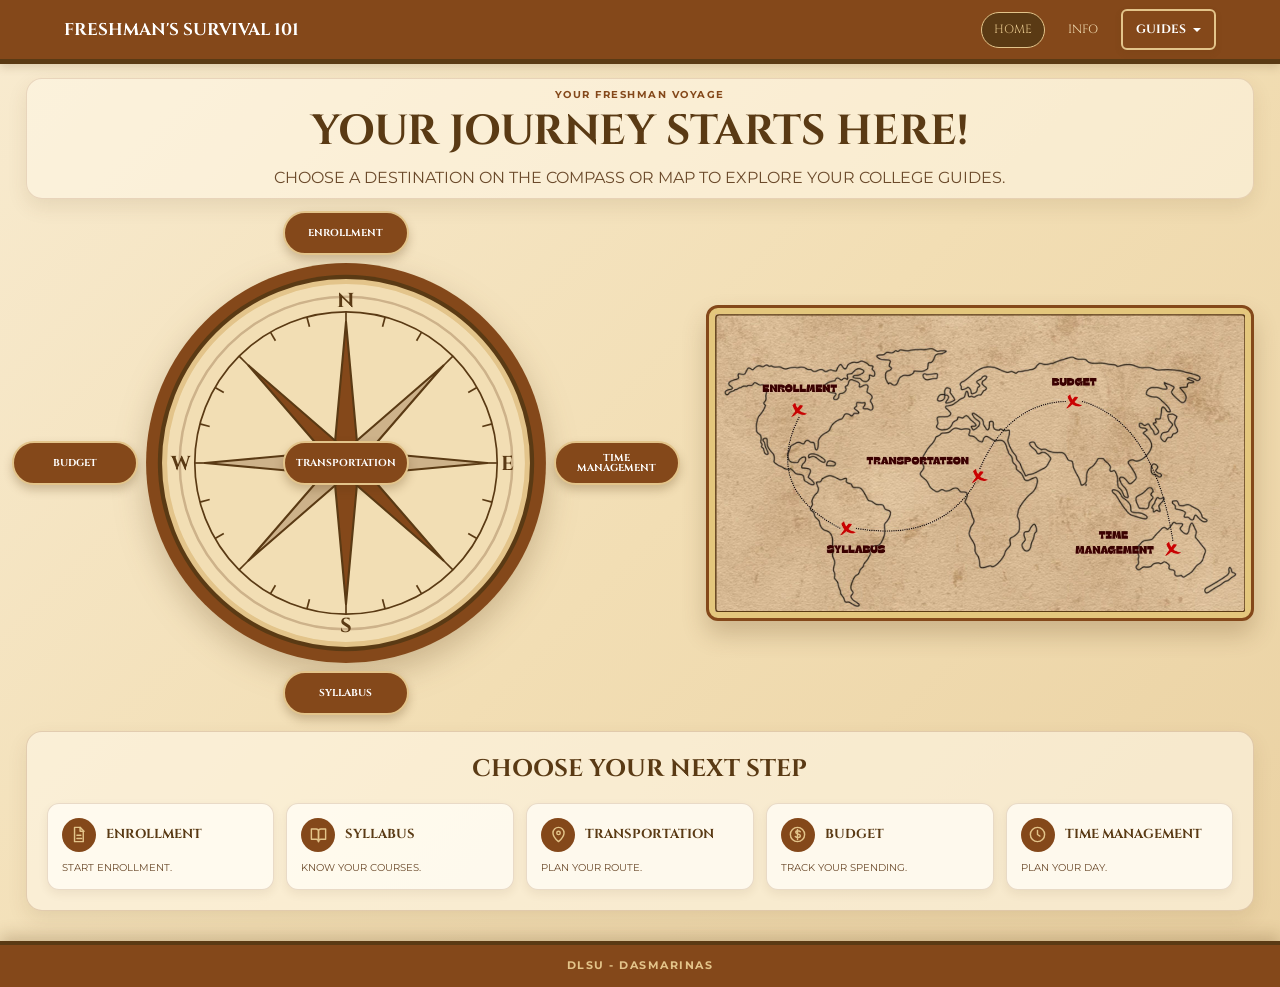
==== commit 6a5e2fa8: "Adjust homepage compass labels Co-authored-by: Copilot App <223556219+Copilot@users.noreply.github.c" ====
--- a/index.html
+++ b/index.html
@@ -107,9 +107,9 @@
 
             <g class="compass-letter" fill="#5a3a14" text-anchor="middle">
               <text x="250" y="63.91">N</text>
-              <text x="434.59" y="258">E</text>
+              <text x="442" y="258">E</text>
               <text x="250" y="450.64">S</text>
-              <text x="60.11" y="258">W</text>
+              <text x="54" y="258">W</text>
             </g>
 
             <circle cx="250" cy="250" r="21" fill="#84481a"
--- a/css/style.css
+++ b/css/style.css
@@ -61,7 +61,7 @@
 .dropdown-menu {
   position: absolute;  top: 100%;  right: 0;  display: none;  width: 210px;  padding: 8px;  border: 2px solid var(--gold);  border-radius: 7px;  background: var(--brown);  box-shadow: 0 8px 18px rgba(90, 58, 20, 0.22);
 }
-.dropdown.open .dropdown-menu {
+.dropdown:hover .dropdown-menu, .dropdown:focus-within .dropdown-menu {
   display: block;
 }
 .dropdown-menu a {
@@ -267,42 +267,6 @@
 }
 .card p {
   margin: 0;
-}
-.content-tabs {
-  display: grid;
-  grid-template-columns: repeat(5, minmax(0, 1fr));
-  gap: 8px;
-  margin-bottom: 12px;
-}
-.content-tab {
-  width: 100%;
-  min-height: 44px;
-  padding: 8px;
-  border: 2px solid var(--gold);
-  border-radius: 6px;
-  background: var(--brown);
-  color: white;
-  font-size: 12px;
-  font-weight: 700;
-  line-height: 1.2;
-  text-align: center;
-  white-space: normal;
-}
-.content-tab[aria-selected="true"] {
-  background: var(--coral);
-}
-.content-tab:focus-visible {
-  outline: 3px solid var(--coral);
-  outline-offset: 3px;
-}
-.content-panel {
-  padding: 17px;
-  border: 2px solid var(--gold);
-  border-radius: 8px;
-  background: var(--tan);
-}
-.content-panel[hidden] {
-  display: none;
 }
 .card-wide {
   grid-column: 1 / -1;
@@ -772,8 +736,3 @@
     gap: 32px;
   }
 }
-@media (max-width: 767px) {
-  .content-tabs {
-    grid-template-columns: repeat(auto-fit, minmax(11rem, 1fr));
-  }
-}
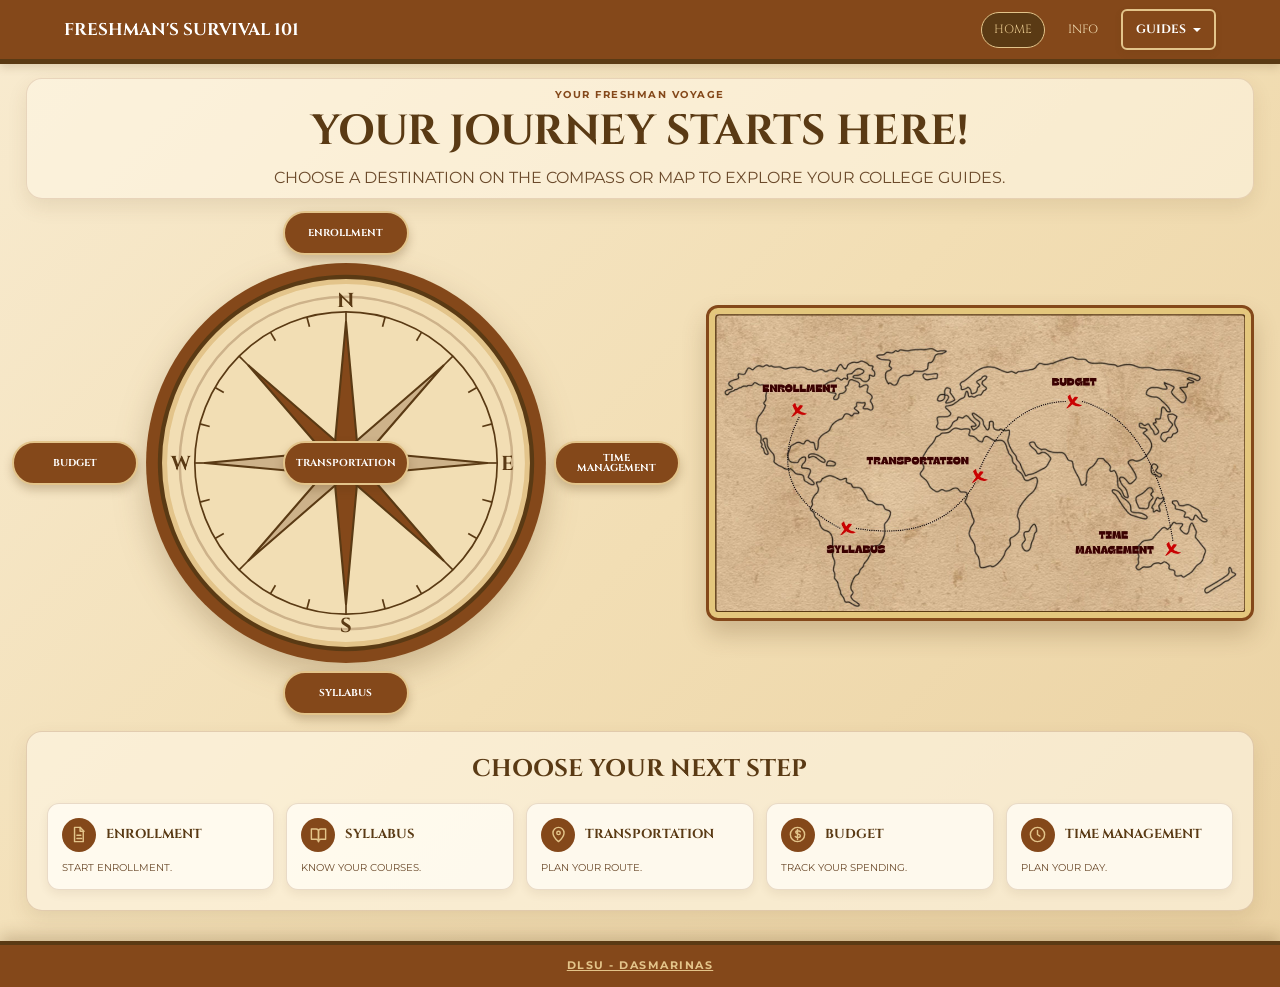
==== commit 05f736ff: "Update index.html" ====
--- a/index.html
+++ b/index.html
@@ -240,7 +240,9 @@
     </section>
   </main>
 
-  <footer>DLSU - Dasmarinas</footer>
+  <footer>
+  <a href="https://en.wikipedia.org/wiki/De_La_Salle_University_%E2%80%93_Dasmari%C3%B1as" target="_blank" rel="noopener" style="color:inherit;">DLSU - Dasmarinas</a>
+</footer>
 
   <script>
   
@@ -282,4 +284,4 @@
   </script>
   <script src="navigation.js"></script>
 </body>
-</html>+</html>                 
